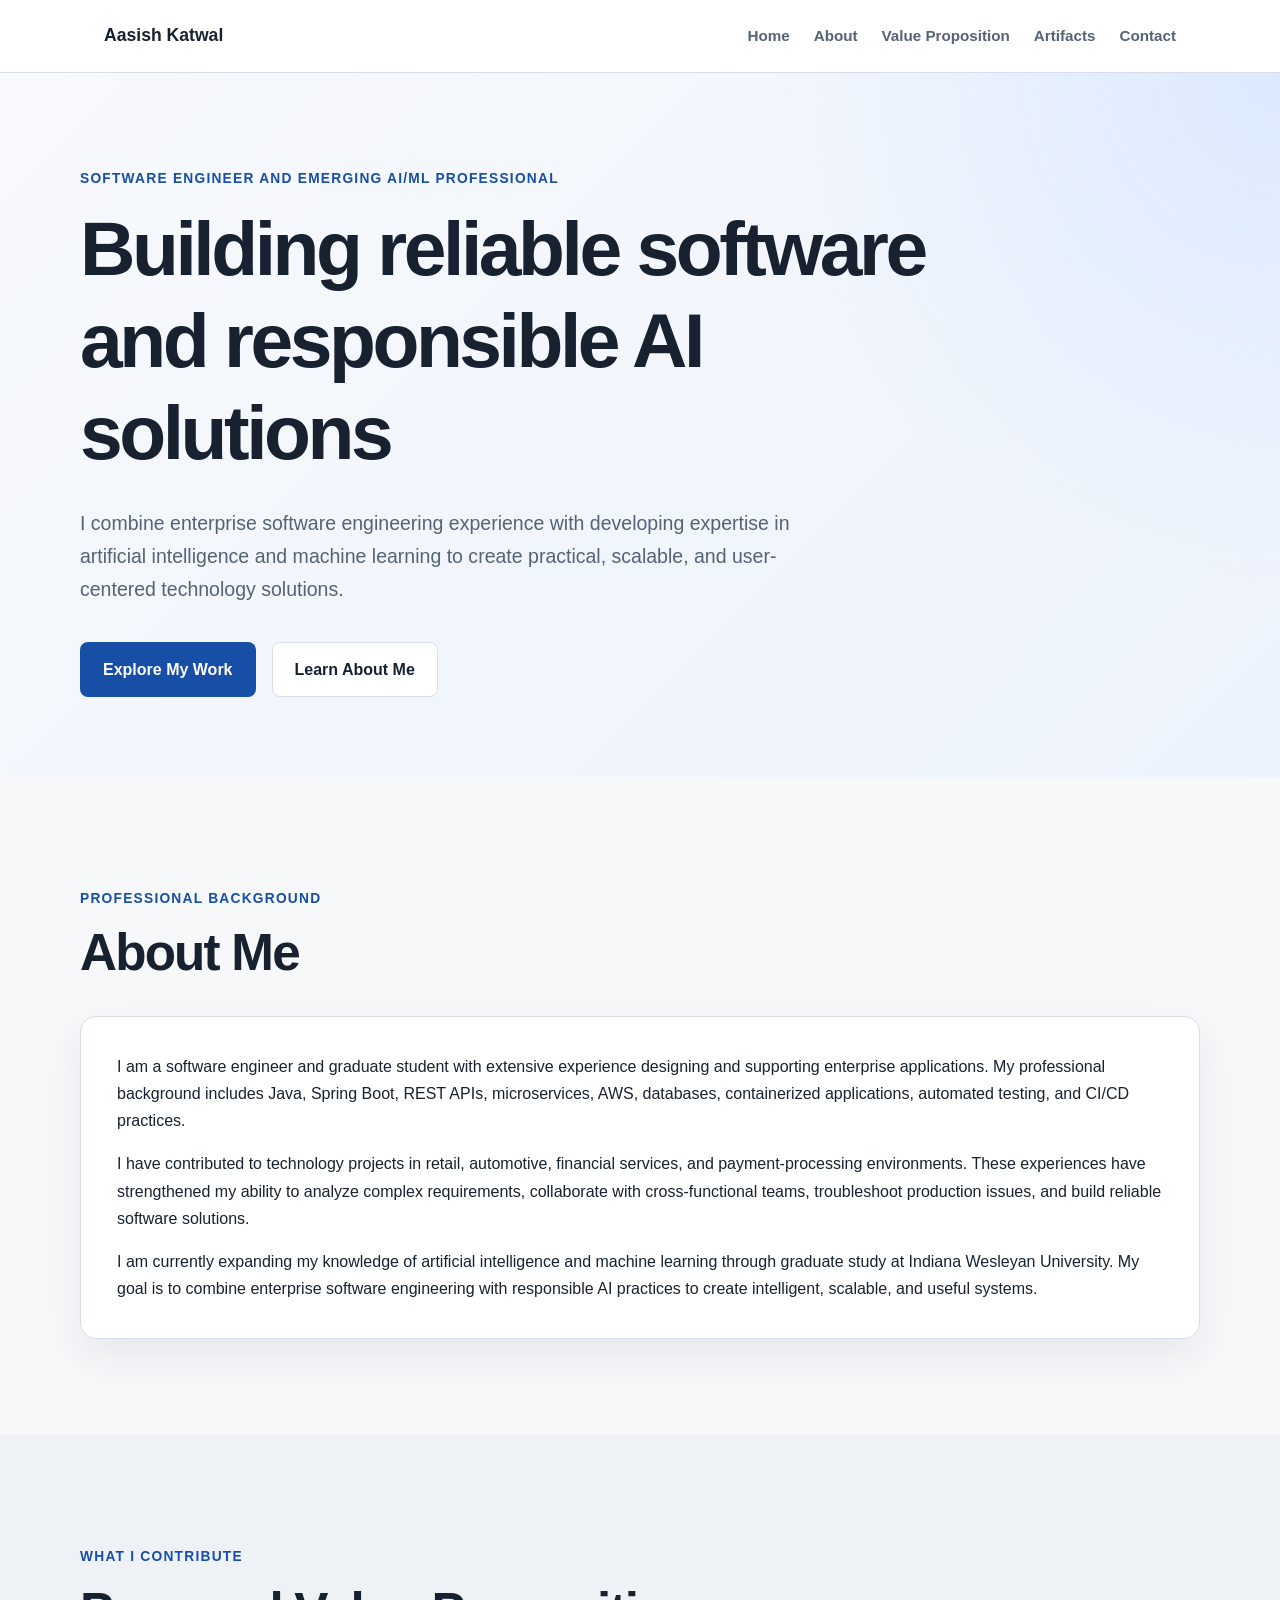
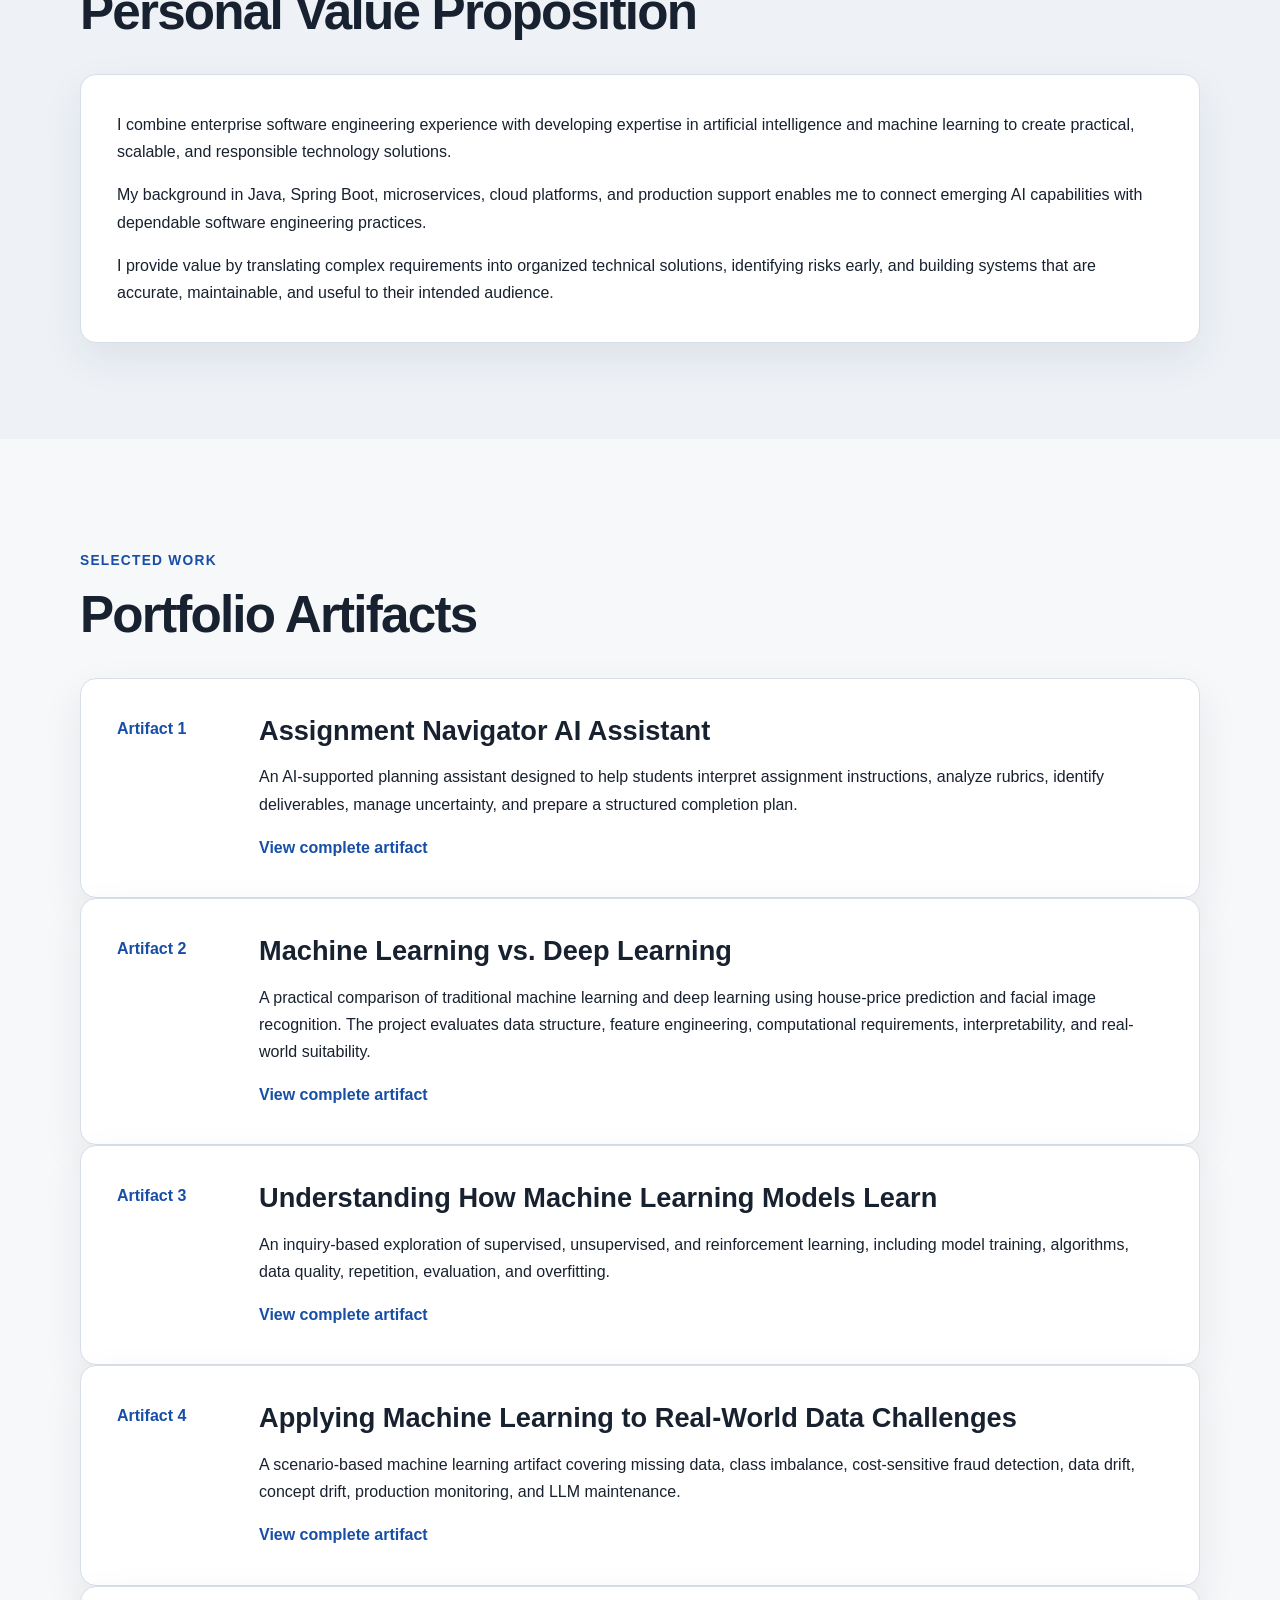
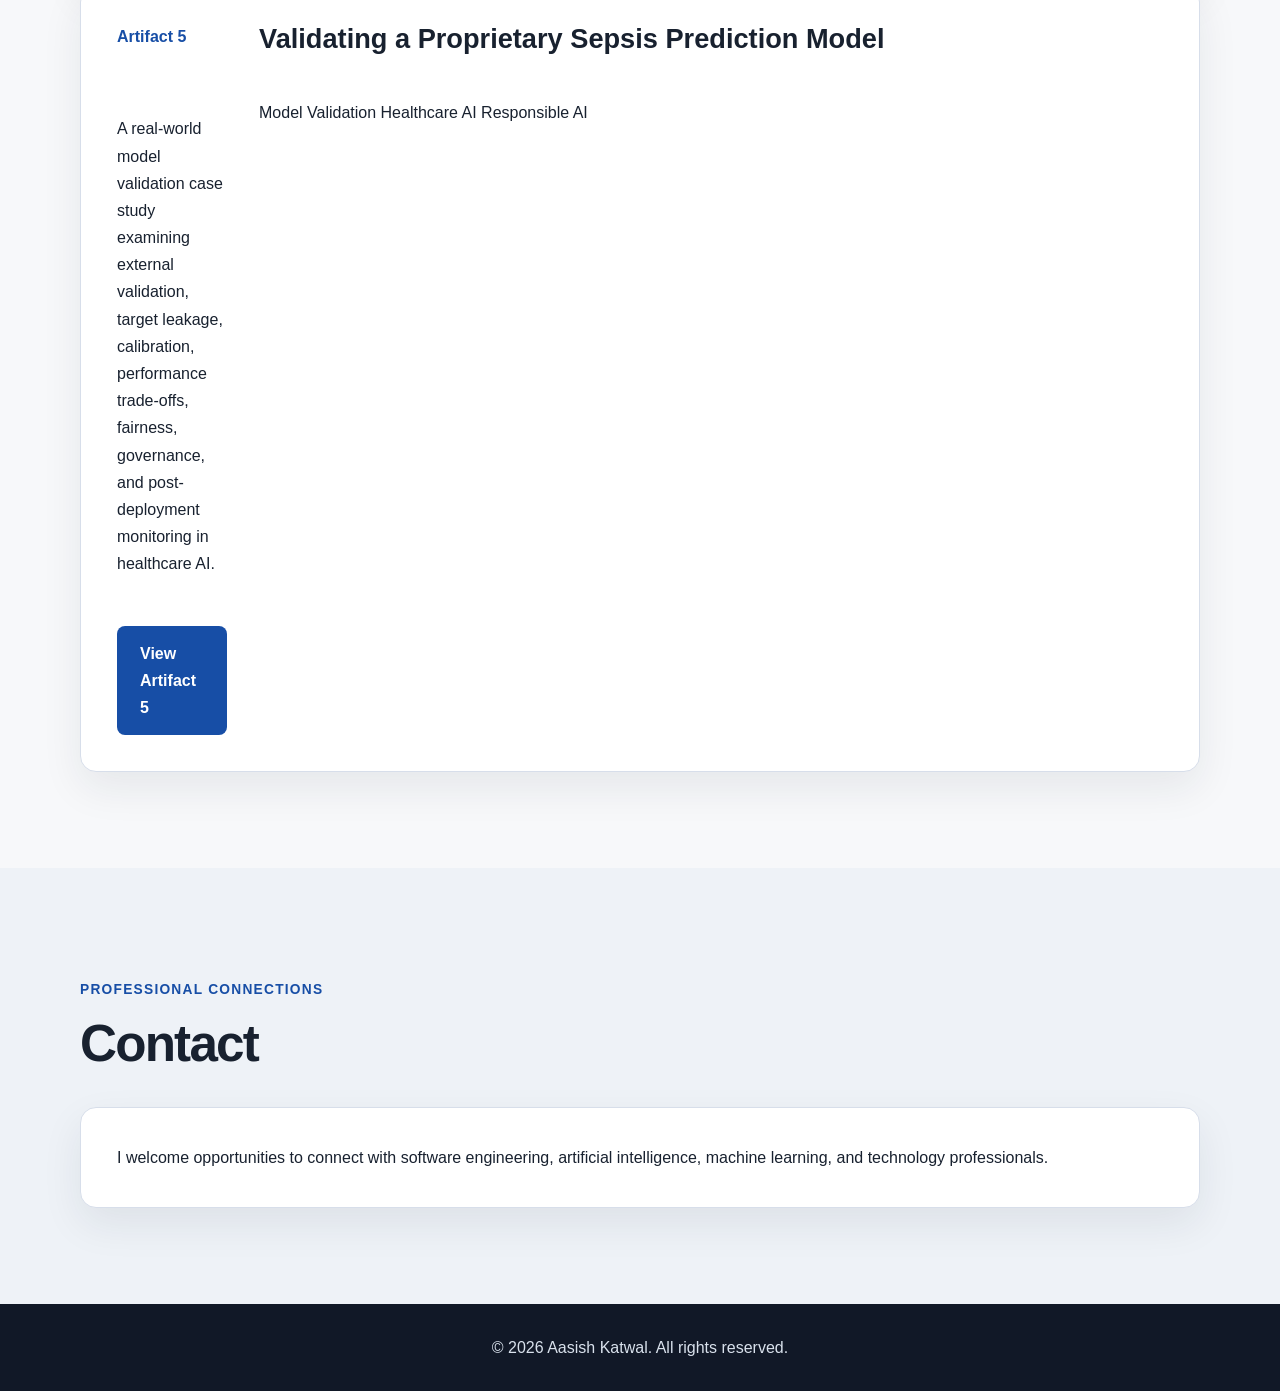
==== index.html @ 9ad09e31 "Add Artifact 5 to portfolio homepage" ====
<!DOCTYPE html>
<html lang="en">
<head>
    <meta charset="UTF-8">
    <meta name="viewport" content="width=device-width, initial-scale=1.0">

    <meta
        name="description"
        content="Professional AI, machine learning, and software engineering portfolio of Aasish Katwal."
    >

    <title>Aasish Katwal | AI and Software Engineering Portfolio</title>

    <link rel="stylesheet" href="styles.css">
</head>

<body>
    <header class="site-header">
        <nav class="navigation" aria-label="Main navigation">
            <a class="logo" href="#home">Aasish Katwal</a>

            <div class="nav-links">
                <a href="#home">Home</a>
                <a href="#about">About</a>
                <a href="#value">Value Proposition</a>
                <a href="#artifacts">Artifacts</a>
                <a href="#contact">Contact</a>
            </div>
        </nav>
    </header>

    <main>
        <section id="home" class="hero">
            <div class="hero-content">
                <p class="eyebrow">Software Engineer and Emerging AI/ML Professional</p>

                <h1>Building reliable software and responsible AI solutions</h1>

                <p class="hero-description">
                    I combine enterprise software engineering experience with
                    developing expertise in artificial intelligence and machine
                    learning to create practical, scalable, and user-centered
                    technology solutions.
                </p>

                <div class="hero-actions">
                    <a class="button primary-button" href="#artifacts">
                        Explore My Work
                    </a>

                    <a class="button secondary-button" href="#about">
                        Learn About Me
                    </a>
                </div>
            </div>
        </section>

        <section id="about" class="content-section">
            <div class="section-heading">
                <p class="eyebrow">Professional Background</p>
                <h2>About Me</h2>
            </div>

            <div class="content-card">
                <p>
                    I am a software engineer and graduate student with extensive
                    experience designing and supporting enterprise applications.
                    My professional background includes Java, Spring Boot, REST
                    APIs, microservices, AWS, databases, containerized applications,
                    automated testing, and CI/CD practices.
                </p>

                <p>
                    I have contributed to technology projects in retail,
                    automotive, financial services, and payment-processing
                    environments. These experiences have strengthened my ability
                    to analyze complex requirements, collaborate with
                    cross-functional teams, troubleshoot production issues, and
                    build reliable software solutions.
                </p>

                <p>
                    I am currently expanding my knowledge of artificial
                    intelligence and machine learning through graduate study at
                    Indiana Wesleyan University. My goal is to combine enterprise
                    software engineering with responsible AI practices to create
                    intelligent, scalable, and useful systems.
                </p>
            </div>
        </section>

        <section id="value" class="content-section alternate-section">
            <div class="section-heading">
                <p class="eyebrow">What I Contribute</p>
                <h2>Personal Value Proposition</h2>
            </div>

            <div class="content-card">
                <p>
                    I combine enterprise software engineering experience with
                    developing expertise in artificial intelligence and machine
                    learning to create practical, scalable, and responsible
                    technology solutions.
                </p>

                <p>
                    My background in Java, Spring Boot, microservices, cloud
                    platforms, and production support enables me to connect
                    emerging AI capabilities with dependable software engineering
                    practices.
                </p>

                <p>
                    I provide value by translating complex requirements into
                    organized technical solutions, identifying risks early, and
                    building systems that are accurate, maintainable, and useful
                    to their intended audience.
                </p>
            </div>
        </section>

        <section id="artifacts" class="content-section">
            <div class="section-heading">
                <p class="eyebrow">Selected Work</p>
                <h2>Portfolio Artifacts</h2>
            </div>

            <article class="artifact-card">
                <div class="artifact-number">Artifact 1</div>

                <div>
                    <h3>Assignment Navigator AI Assistant</h3>

                    <p>
                        An AI-supported planning assistant designed to help
                        students interpret assignment instructions, analyze
                        rubrics, identify deliverables, manage uncertainty, and
                        prepare a structured completion plan.
                    </p>

                    <a class="text-link" href="artifact-1.html">
                        View complete artifact
                    </a>
                </div>
            </article>

            <article class="artifact-card">
                <div class="artifact-number">Artifact 2</div>
            
                <div>
                    <h3>Machine Learning vs. Deep Learning</h3>
            
                    <p>
                        A practical comparison of traditional machine learning and
                        deep learning using house-price prediction and facial image
                        recognition. The project evaluates data structure, feature
                        engineering, computational requirements, interpretability,
                        and real-world suitability.
                    </p>
            
                    <a class="text-link" href="artifact-2.html">
                        View complete artifact
                    </a>
                </div>
            </article>

            <article class="artifact-card">
                <div class="artifact-number">Artifact 3</div>
    
                <div>
                    <h3>Understanding How Machine Learning Models Learn</h3>
            
                    <p>
                        An inquiry-based exploration of supervised, unsupervised,
                        and reinforcement learning, including model training,
                        algorithms, data quality, repetition, evaluation, and
                        overfitting.
                    </p>
            
                    <a class="text-link" href="artifact-3.html">
                        View complete artifact
                    </a>
                </div>
            </article>
            
            <article class="artifact-card">
                <div class="artifact-number">Artifact 4</div>
                <div>
                    <h3>Applying Machine Learning to Real-World Data Challenges</h3>
                    <p>
                        A scenario-based machine learning artifact covering missing data,
                        class imbalance, cost-sensitive fraud detection, data drift,
                        concept drift, production monitoring, and LLM maintenance.
                    </p>  
                    <a class="text-link" href="artifact-4.html">
                            View complete artifact
                    </a>
                </div>
            </article>

            <article class="artifact-card">
                <p class="artifact-number">Artifact 5</p>
            
                <h3>
                    Validating a Proprietary Sepsis Prediction Model
                </h3>
            
                <p>
                    A real-world model validation case study examining external validation,
                    target leakage, calibration, performance trade-offs, fairness,
                    governance, and post-deployment monitoring in healthcare AI.
                </p>
            
                <div class="artifact-card-tags">
                    <span>Model Validation</span>
                    <span>Healthcare AI</span>
                    <span>Responsible AI</span>
                </div>
            
                <a
                    class="button primary-button"
                    href="artifact-5.html"
                >
                    View Artifact 5
                </a>
            </article>
        </section>


        <section id="contact" class="content-section alternate-section">
            <div class="section-heading">
                <p class="eyebrow">Professional Connections</p>
                <h2>Contact</h2>
            </div>

            <div class="content-card">
                <p>
                    I welcome opportunities to connect with software engineering,
                    artificial intelligence, machine learning, and technology
                    professionals.
                </p>
            </div>
        </section>
    </main>

    <footer class="site-footer">
        <p>&copy; 2026 Aasish Katwal. All rights reserved.</p>
    </footer>
</body>
</html>
---- styles.css ----
:root {
    --background: #f7f8fa;
    --surface: #ffffff;
    --alternate: #eef2f7;
    --text: #18212f;
    --muted: #566276;
    --primary: #174ea6;
    --primary-dark: #103a7c;
    --border: #d7deea;
    --maximum-width: 1120px;
    --shadow: 0 16px 40px rgba(24, 33, 47, 0.08);
}

* {
    box-sizing: border-box;
}

html {
    scroll-behavior: smooth;
}

body {
    margin: 0;
    background: var(--background);
    color: var(--text);
    font-family:
        Inter,
        -apple-system,
        BlinkMacSystemFont,
        "Segoe UI",
        sans-serif;
    line-height: 1.7;
}

a {
    color: inherit;
}

.site-header {
    position: sticky;
    top: 0;
    z-index: 100;
    background: rgba(255, 255, 255, 0.96);
    border-bottom: 1px solid var(--border);
}

.navigation {
    display: flex;
    align-items: center;
    justify-content: space-between;
    max-width: var(--maximum-width);
    min-height: 72px;
    margin: 0 auto;
    padding: 0 24px;
}

.logo {
    font-size: 1.1rem;
    font-weight: 750;
    text-decoration: none;
}

.nav-links {
    display: flex;
    gap: 24px;
}

.nav-links a {
    color: var(--muted);
    font-size: 0.95rem;
    font-weight: 600;
    text-decoration: none;
}

.nav-links a:hover,
.nav-links a:focus {
    color: var(--primary);
}

.hero {
    display: grid;
    align-items: center;
    min-height: 650px;
    padding: 80px 24px;
    background:
        radial-gradient(circle at top right, #dce9ff, transparent 35%),
        linear-gradient(135deg, #f7f9fc, #edf3fc);
}

.hero-content {
    width: 100%;
    max-width: var(--maximum-width);
    margin: 0 auto;
}

.eyebrow {
    margin-bottom: 12px;
    color: var(--primary);
    font-size: 0.86rem;
    font-weight: 750;
    letter-spacing: 0.09em;
    text-transform: uppercase;
}

h1,
h2,
h3 {
    line-height: 1.2;
}

h1 {
    max-width: 850px;
    margin: 0;
    font-size: clamp(2.7rem, 6vw, 5.2rem);
    letter-spacing: -0.045em;
}

.hero-description {
    max-width: 760px;
    margin: 28px 0 0;
    color: var(--muted);
    font-size: 1.22rem;
}

.hero-actions {
    display: flex;
    flex-wrap: wrap;
    gap: 16px;
    margin-top: 36px;
}

.button {
    display: inline-block;
    padding: 13px 22px;
    border: 1px solid transparent;
    border-radius: 8px;
    font-weight: 700;
    text-decoration: none;
}

.primary-button {
    background: var(--primary);
    color: #ffffff;
}

.primary-button:hover,
.primary-button:focus {
    background: var(--primary-dark);
}

.secondary-button {
    background: var(--surface);
    border-color: var(--border);
}

.content-section {
    padding: 96px 24px;
}

.alternate-section {
    background: var(--alternate);
}

.section-heading,
.content-card,
.artifact-card {
    max-width: var(--maximum-width);
    margin-right: auto;
    margin-left: auto;
}

.section-heading {
    margin-bottom: 32px;
}

.section-heading h2 {
    margin: 0;
    font-size: clamp(2rem, 4vw, 3.25rem);
    letter-spacing: -0.035em;
}

.content-card,
.artifact-card {
    padding: 36px;
    background: var(--surface);
    border: 1px solid var(--border);
    border-radius: 16px;
    box-shadow: var(--shadow);
}

.content-card p:first-child,
.artifact-card p:first-child {
    margin-top: 0;
}

.content-card p:last-child,
.artifact-card p:last-child {
    margin-bottom: 0;
}

.artifact-card {
    display: grid;
    grid-template-columns: 110px 1fr;
    gap: 32px;
}

.artifact-number {
    color: var(--primary);
    font-weight: 750;
}

.artifact-card h3 {
    margin-top: 0;
    margin-bottom: 12px;
    font-size: 1.7rem;
}

.text-link {
    color: var(--primary);
    font-weight: 750;
    text-decoration: none;
}

.text-link:hover,
.text-link:focus {
    text-decoration: underline;
}

.site-footer {
    padding: 30px 24px;
    background: #111827;
    color: #d9e1ec;
    text-align: center;
}

.site-footer p {
    margin: 0;
}

@media (max-width: 760px) {
    .navigation {
        align-items: flex-start;
        flex-direction: column;
        gap: 14px;
        padding-top: 16px;
        padding-bottom: 16px;
    }

    .nav-links {
        flex-wrap: wrap;
        gap: 12px 18px;
    }

    .hero {
        min-height: auto;
        padding-top: 100px;
        padding-bottom: 100px;
    }

    .content-section {
        padding-top: 72px;
        padding-bottom: 72px;
    }

    .content-card,
    .artifact-card {
        padding: 26px;
    }

    .artifact-card {
        grid-template-columns: 1fr;
        gap: 10px;
    }
}
.artifact-hero {
    padding: 110px 24px 85px;
    background:
        radial-gradient(circle at top right, #dce9ff, transparent 35%),
        linear-gradient(135deg, #f7f9fc, #edf3fc);
}

.artifact-page-container {
    width: 100%;
    max-width: var(--maximum-width);
    margin-right: auto;
    margin-left: auto;
}

.artifact-hero h1 {
    max-width: 900px;
    margin: 0;
    font-size: clamp(2.8rem, 6vw, 5rem);
    letter-spacing: -0.045em;
}

.artifact-lead {
    max-width: 820px;
    margin-top: 26px;
    color: var(--muted);
    font-size: 1.2rem;
}

.artifact-tags {
    display: flex;
    flex-wrap: wrap;
    gap: 10px;
    margin-top: 28px;
}

.artifact-tags span,
.technology-list span {
    display: inline-block;
    padding: 8px 13px;
    background: var(--surface);
    border: 1px solid var(--border);
    border-radius: 999px;
    color: var(--primary-dark);
    font-size: 0.9rem;
    font-weight: 700;
}

.artifact-content-section {
    padding: 80px 24px 110px;
}

.artifact-layout {
    display: grid;
    grid-template-columns: 230px minmax(0, 1fr);
    gap: 60px;
    align-items: start;
}

.artifact-sidebar {
    position: sticky;
    top: 100px;
}

.artifact-sidebar nav {
    display: flex;
    flex-direction: column;
    gap: 8px;
    padding: 22px;
    background: var(--surface);
    border: 1px solid var(--border);
    border-radius: 14px;
}

.sidebar-title {
    margin: 0 0 8px;
    font-weight: 800;
}

.artifact-sidebar a {
    color: var(--muted);
    font-size: 0.93rem;
    font-weight: 600;
    text-decoration: none;
}

.artifact-sidebar a:hover,
.artifact-sidebar a:focus {
    color: var(--primary);
}

.artifact-main {
    min-width: 0;
}

.artifact-section {
    padding: 0 0 72px;
    scroll-margin-top: 110px;
}

.artifact-section + .artifact-section {
    padding-top: 72px;
    border-top: 1px solid var(--border);
}

.section-label {
    margin: 0 0 8px;
    color: var(--primary);
    font-size: 0.82rem;
    font-weight: 800;
    letter-spacing: 0.09em;
    text-transform: uppercase;
}

.artifact-section h2 {
    margin: 0 0 24px;
    font-size: clamp(1.9rem, 4vw, 2.8rem);
    letter-spacing: -0.035em;
}

.artifact-section p {
    color: var(--muted);
}

.feature-grid,
.principle-grid,
.evidence-grid {
    display: grid;
    grid-template-columns: repeat(2, minmax(0, 1fr));
    gap: 18px;
    margin-top: 34px;
}

.feature-card,
.principle-card,
.value-box {
    padding: 24px;
    background: var(--surface);
    border: 1px solid var(--border);
    border-radius: 14px;
}

.feature-card h3,
.principle-card h3,
.value-box h3 {
    margin-top: 0;
    margin-bottom: 10px;
}

.feature-card p,
.principle-card p,
.value-box p {
    margin-bottom: 0;
}

.process-list {
    display: grid;
    gap: 18px;
    margin-top: 32px;
}

.process-item {
    display: grid;
    grid-template-columns: 52px minmax(0, 1fr);
    gap: 18px;
    padding: 24px;
    background: var(--surface);
    border: 1px solid var(--border);
    border-radius: 14px;
}

.process-number {
    display: flex;
    align-items: center;
    justify-content: center;
    width: 44px;
    height: 44px;
    background: var(--primary);
    border-radius: 50%;
    color: #ffffff;
    font-weight: 800;
}

.process-item h3 {
    margin: 0 0 8px;
}

.process-item p {
    margin: 0;
}

.technology-list {
    display: flex;
    flex-wrap: wrap;
    gap: 12px;
}

.table-wrapper {
    overflow-x: auto;
    margin-top: 30px;
}

.testing-table {
    width: 100%;
    border-collapse: collapse;
    background: var(--surface);
}

.testing-table th,
.testing-table td {
    padding: 16px;
    border: 1px solid var(--border);
    text-align: left;
    vertical-align: top;
}

.testing-table th {
    background: var(--alternate);
    color: var(--text);
}

.subsection-heading {
    margin-top: 40px;
}

.artifact-list {
    color: var(--muted);
}

.artifact-list li {
    margin-bottom: 10px;
}

.value-box + .value-box {
    margin-top: 18px;
}

.evidence-placeholder {
    margin: 0;
    padding: 16px;
    background: var(--surface);
    border: 1px solid var(--border);
    border-radius: 14px;
}

.placeholder-box {
    display: flex;
    align-items: center;
    justify-content: center;
    min-height: 210px;
    padding: 20px;
    background: var(--alternate);
    border: 2px dashed #b7c2d2;
    border-radius: 10px;
    color: var(--muted);
    font-weight: 700;
    text-align: center;
}

.evidence-placeholder figcaption {
    padding: 14px 4px 2px;
    color: var(--muted);
    font-size: 0.92rem;
}

.artifact-navigation {
    display: flex;
    flex-wrap: wrap;
    justify-content: space-between;
    gap: 16px;
    padding-top: 40px;
    border-top: 1px solid var(--border);
}

@media (max-width: 900px) {
    .artifact-layout {
        grid-template-columns: 1fr;
    }

    .artifact-sidebar {
        position: static;
    }

    .artifact-sidebar nav {
        flex-direction: row;
        flex-wrap: wrap;
    }

    .sidebar-title {
        width: 100%;
    }
}

@media (max-width: 680px) {
    .artifact-hero {
        padding-top: 80px;
        padding-bottom: 65px;
    }

    .artifact-content-section {
        padding-top: 60px;
        padding-bottom: 80px;
    }

    .feature-grid,
    .principle-grid,
    .evidence-grid {
        grid-template-columns: 1fr;
    }

    .process-item {
        grid-template-columns: 1fr;
    }

    .artifact-navigation {
        flex-direction: column;
    }

    .artifact-navigation .button {
        text-align: center;
    }
}
.evidence-item {
    margin: 0;
    overflow: hidden;
    background: var(--surface);
    border: 1px solid var(--border);
    border-radius: 14px;
}

.evidence-item a {
    display: block;
    background: var(--alternate);
}

.evidence-item img {
    display: block;
    width: 100%;
    height: 260px;
    object-fit: contain;
    background: #ffffff;
    border-bottom: 1px solid var(--border);
}

.evidence-item img:hover {
    opacity: 0.92;
}

.evidence-item figcaption {
    padding: 16px;
    color: var(--muted);
    font-size: 0.92rem;
}

.documentation-card {
    display: flex;
    flex-direction: column;
    align-items: flex-start;
    justify-content: center;
    min-height: 320px;
    padding: 28px;
    background: var(--surface);
    border: 1px solid var(--border);
    border-radius: 14px;
}

.documentation-card h3 {
    margin: 4px 0 12px;
    font-size: 1.45rem;
}

.documentation-card p {
    margin-top: 0;
}

.documentation-label {
    color: var(--primary) !important;
    font-size: 0.8rem;
    font-weight: 800;
    letter-spacing: 0.08em;
    text-transform: uppercase;
}

.documentation-card .button {
    margin-top: 12px;
}

@media (max-width: 680px) {
    .evidence-item img {
        height: auto;
        min-height: 200px;
    }
}
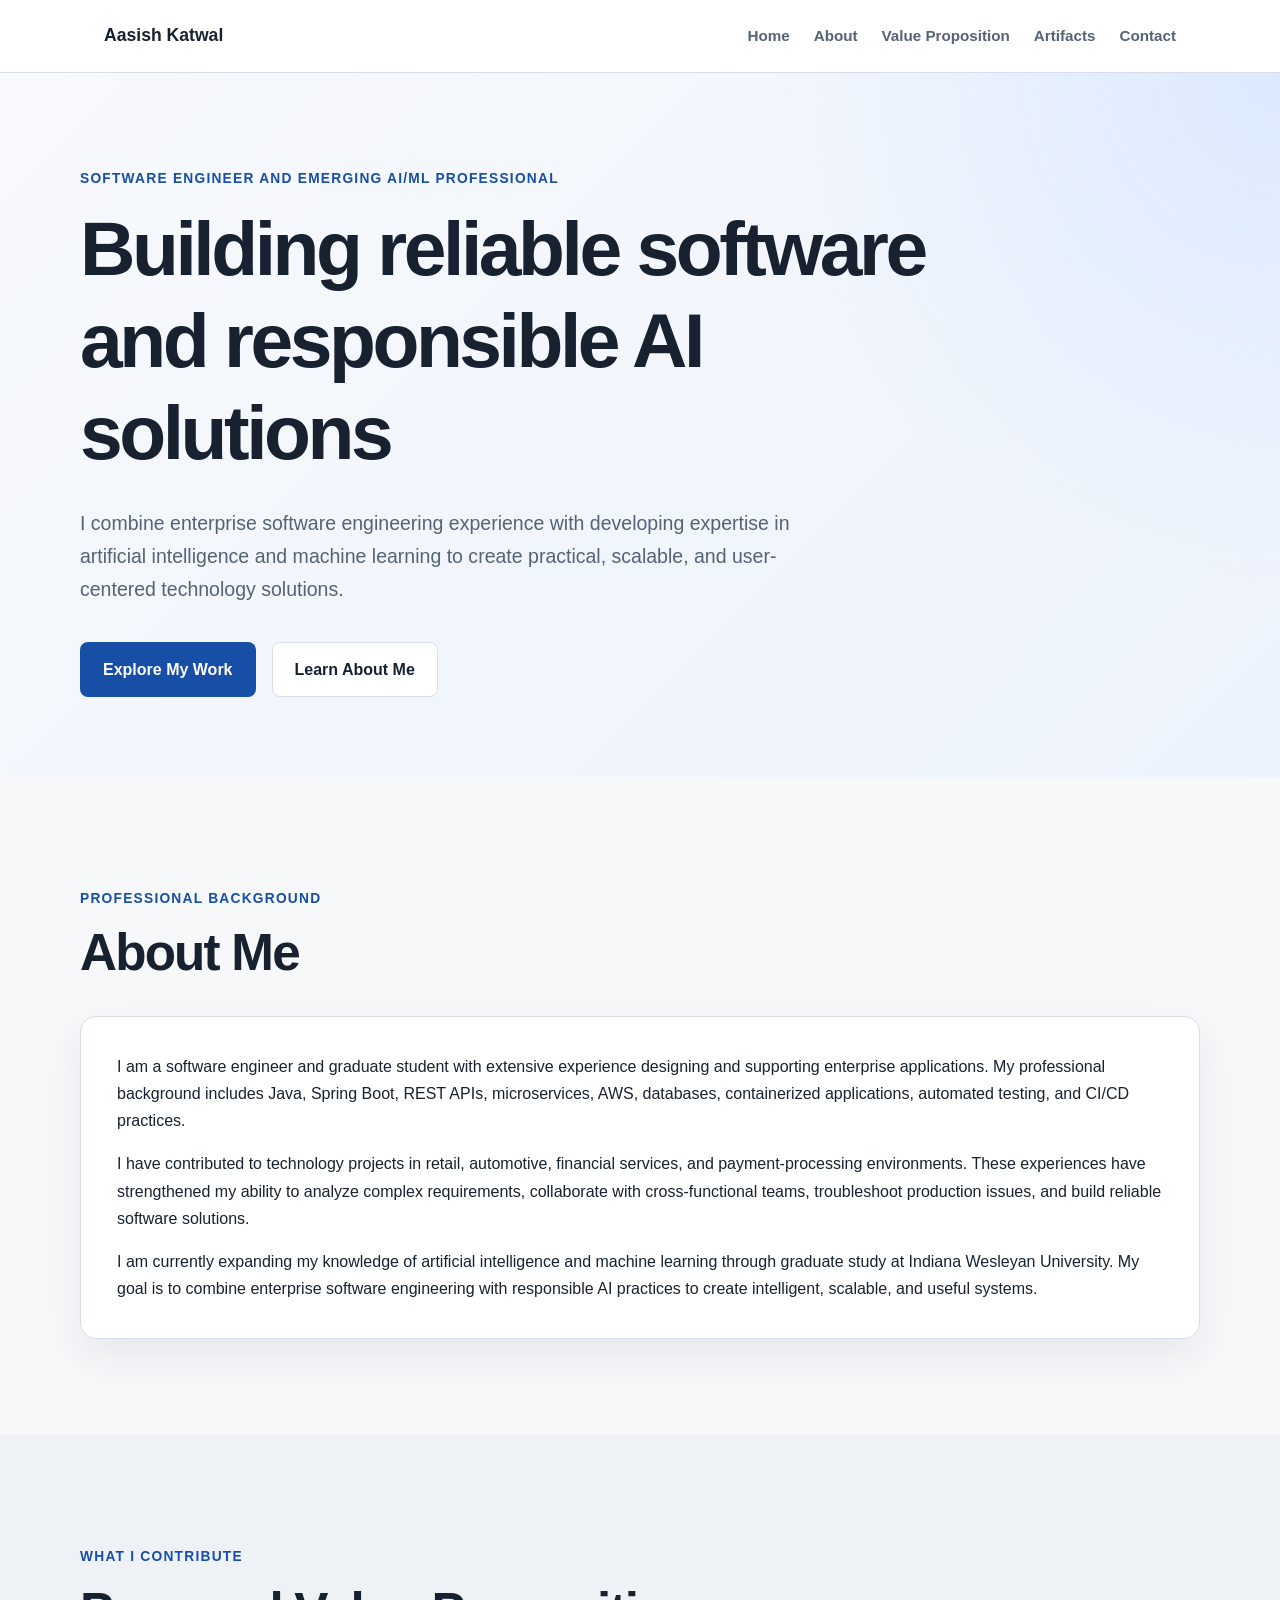
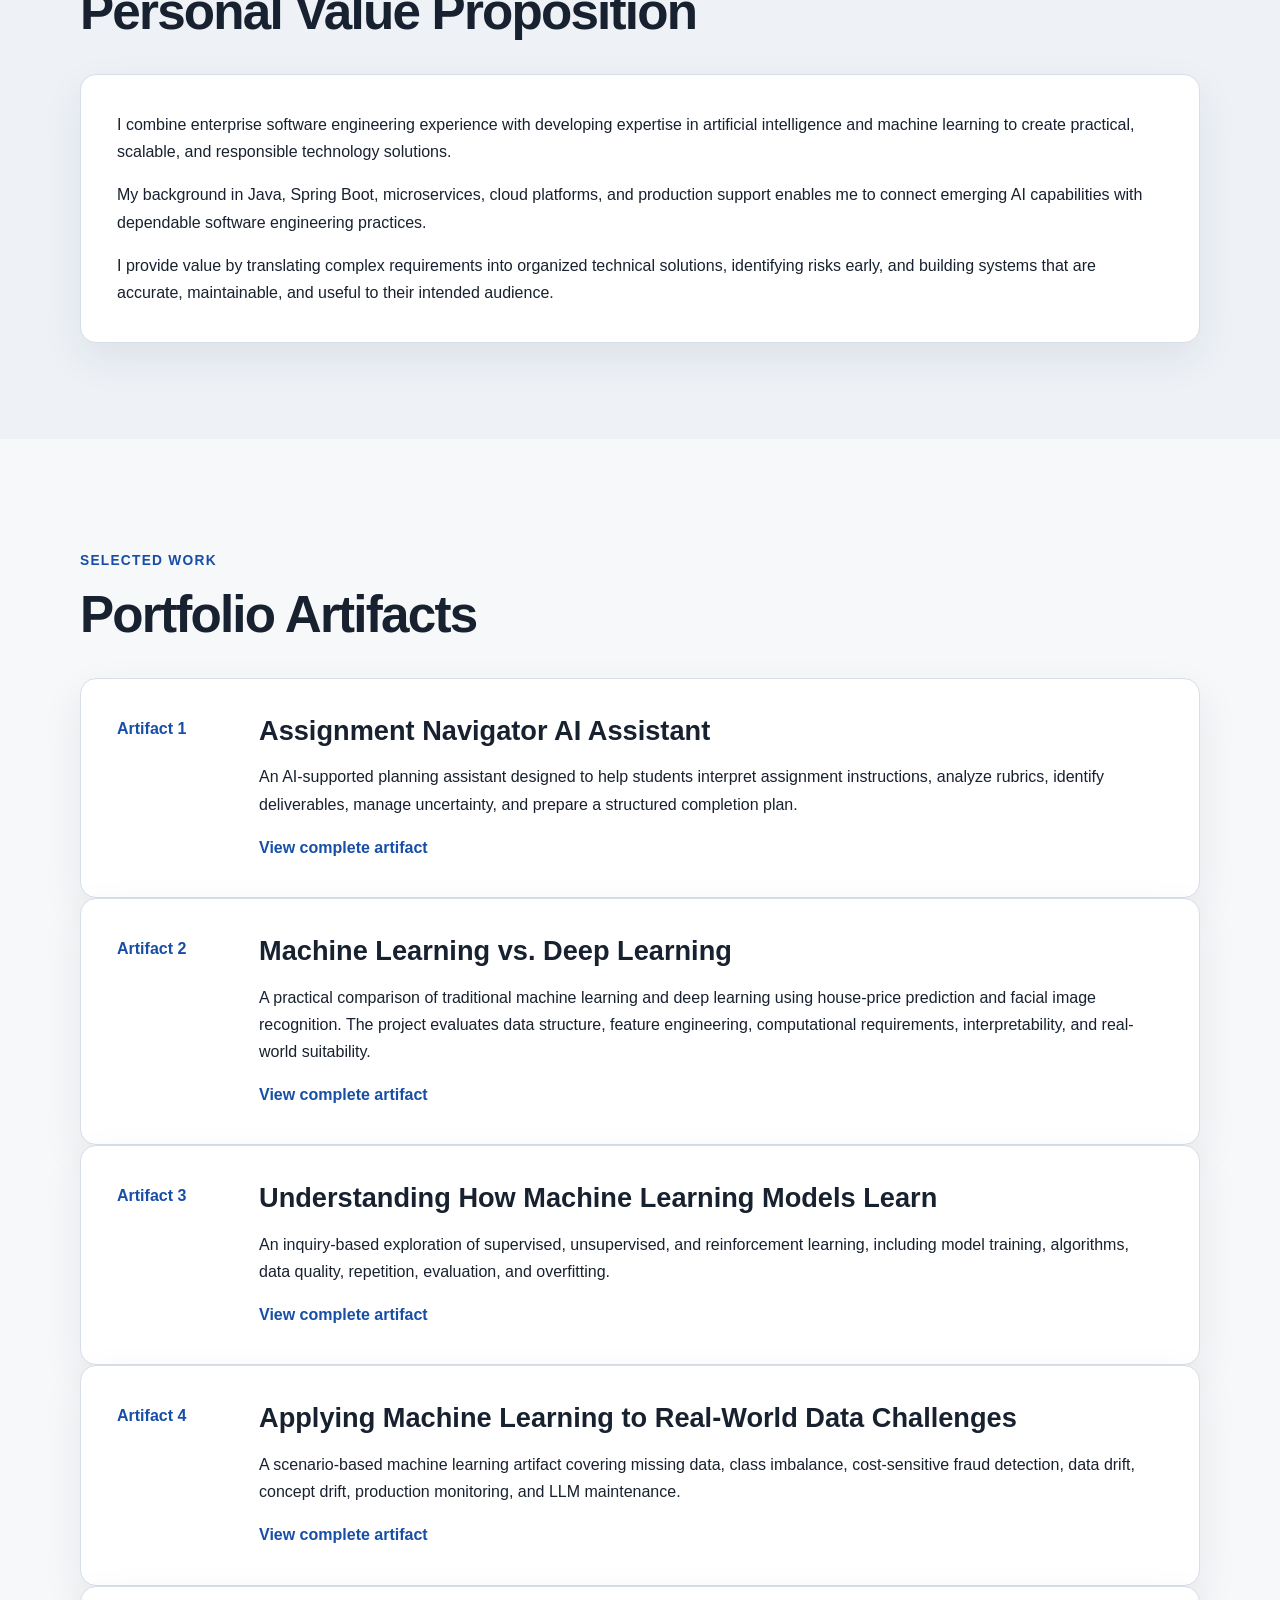
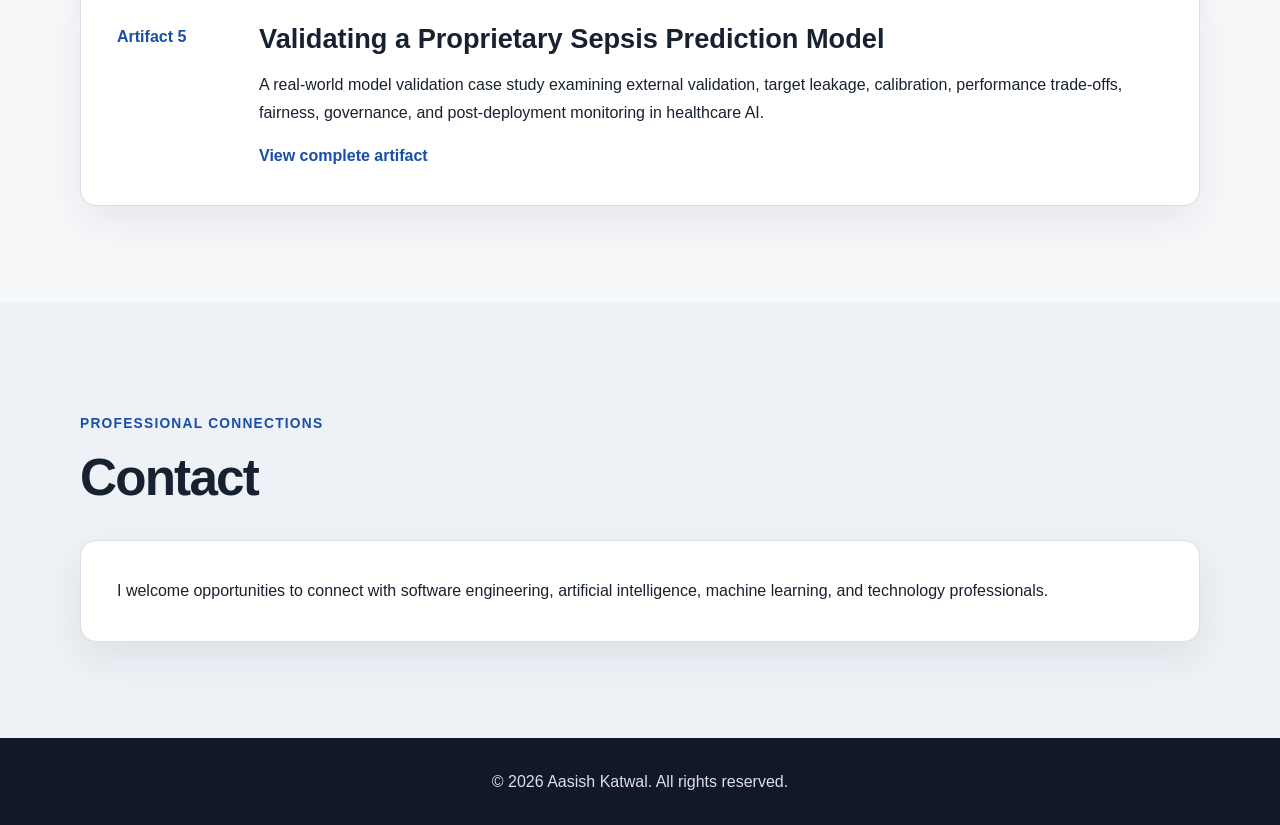
==== commit bbfbf4ba: "Update index.html" ====
--- a/index.html
+++ b/index.html
@@ -199,31 +199,20 @@
             </article>
 
             <article class="artifact-card">
-                <p class="artifact-number">Artifact 5</p>
-            
-                <h3>
-                    Validating a Proprietary Sepsis Prediction Model
-                </h3>
-            
-                <p>
-                    A real-world model validation case study examining external validation,
+                <div class="artifact-number">Artifact 5</div>
+                <div>
+                    <h3>Validating a Proprietary Sepsis Prediction Model</h3>
+                    <p>
+                        A real-world model validation case study examining external validation,
                     target leakage, calibration, performance trade-offs, fairness,
                     governance, and post-deployment monitoring in healthcare AI.
-                </p>
-            
-                <div class="artifact-card-tags">
-                    <span>Model Validation</span>
-                    <span>Healthcare AI</span>
-                    <span>Responsible AI</span>
-                </div>
-            
-                <a
-                    class="button primary-button"
-                    href="artifact-5.html"
-                >
-                    View Artifact 5
-                </a>
-            </article>
+                    </p>  
+                    <a class="text-link" href="artifact-5.html">
+                            View complete artifact
+                    </a>
+                </div>
+            </article>
+
         </section>
 
 
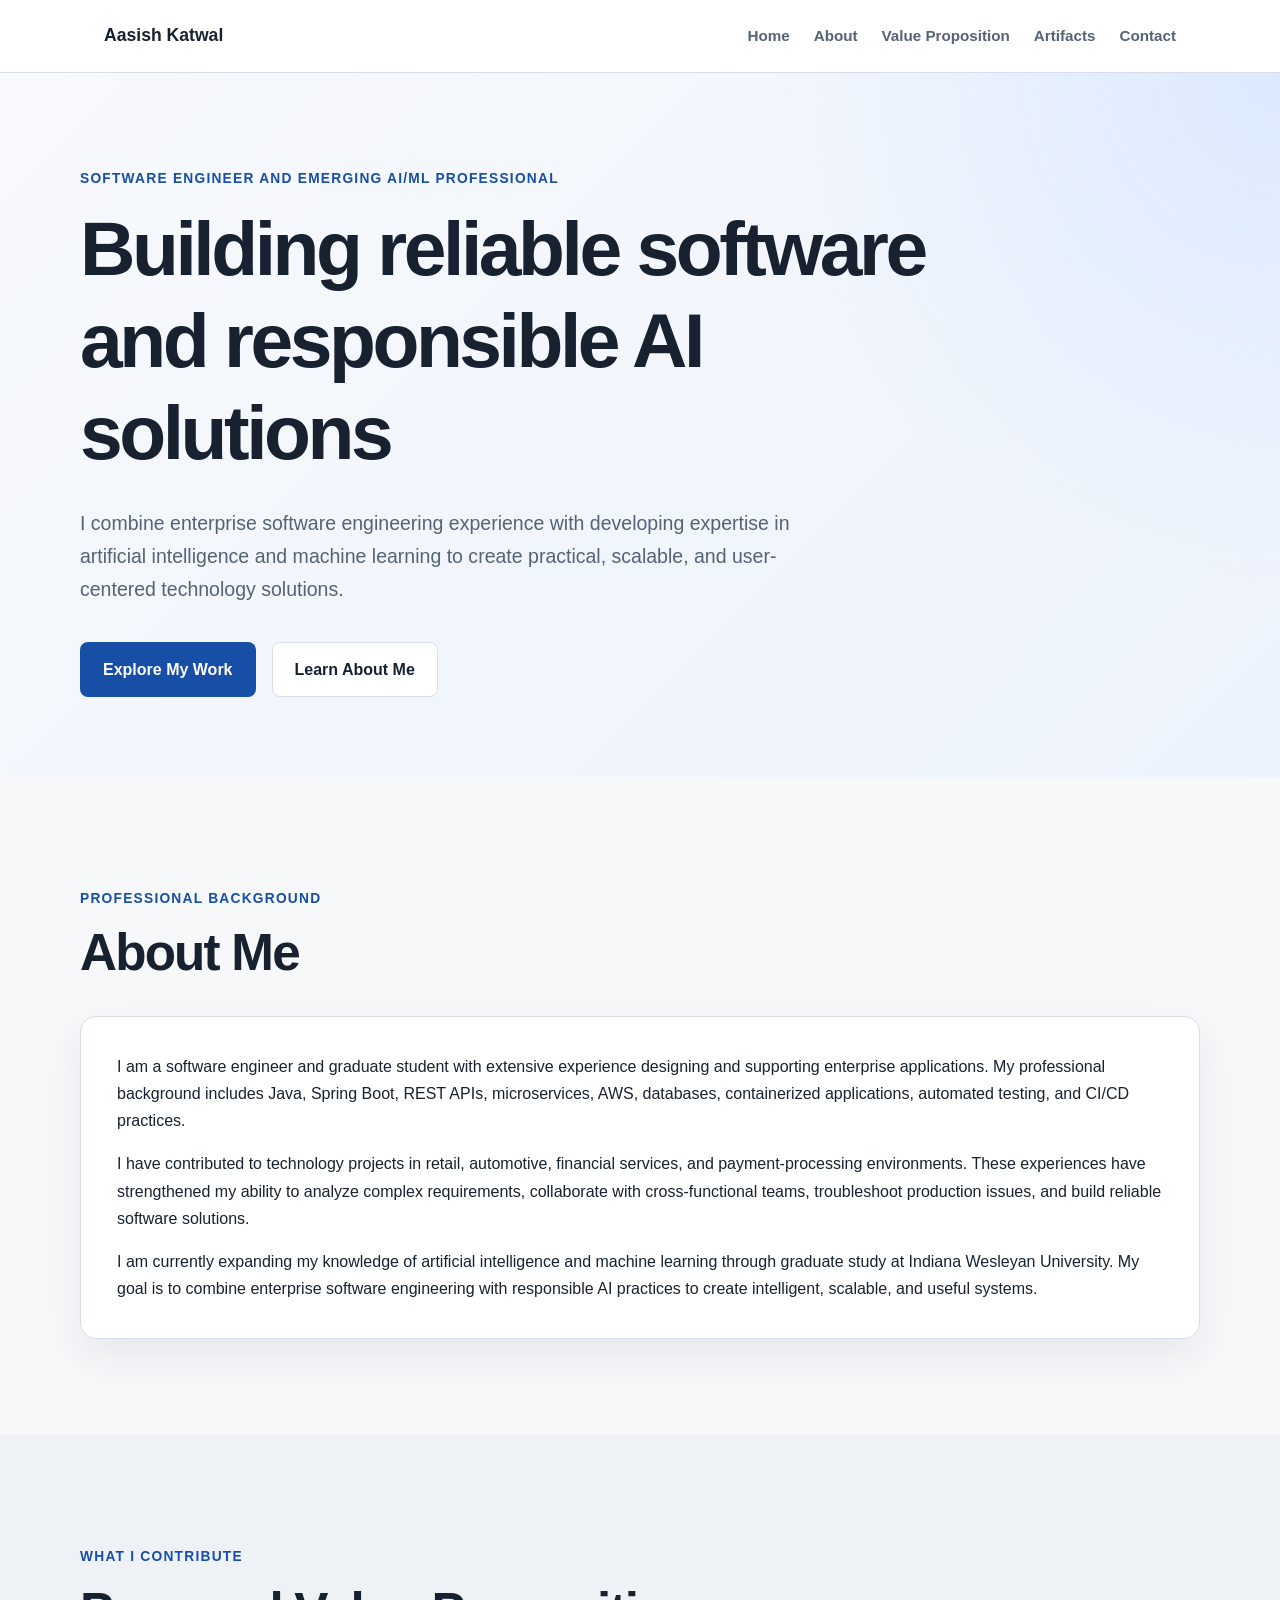
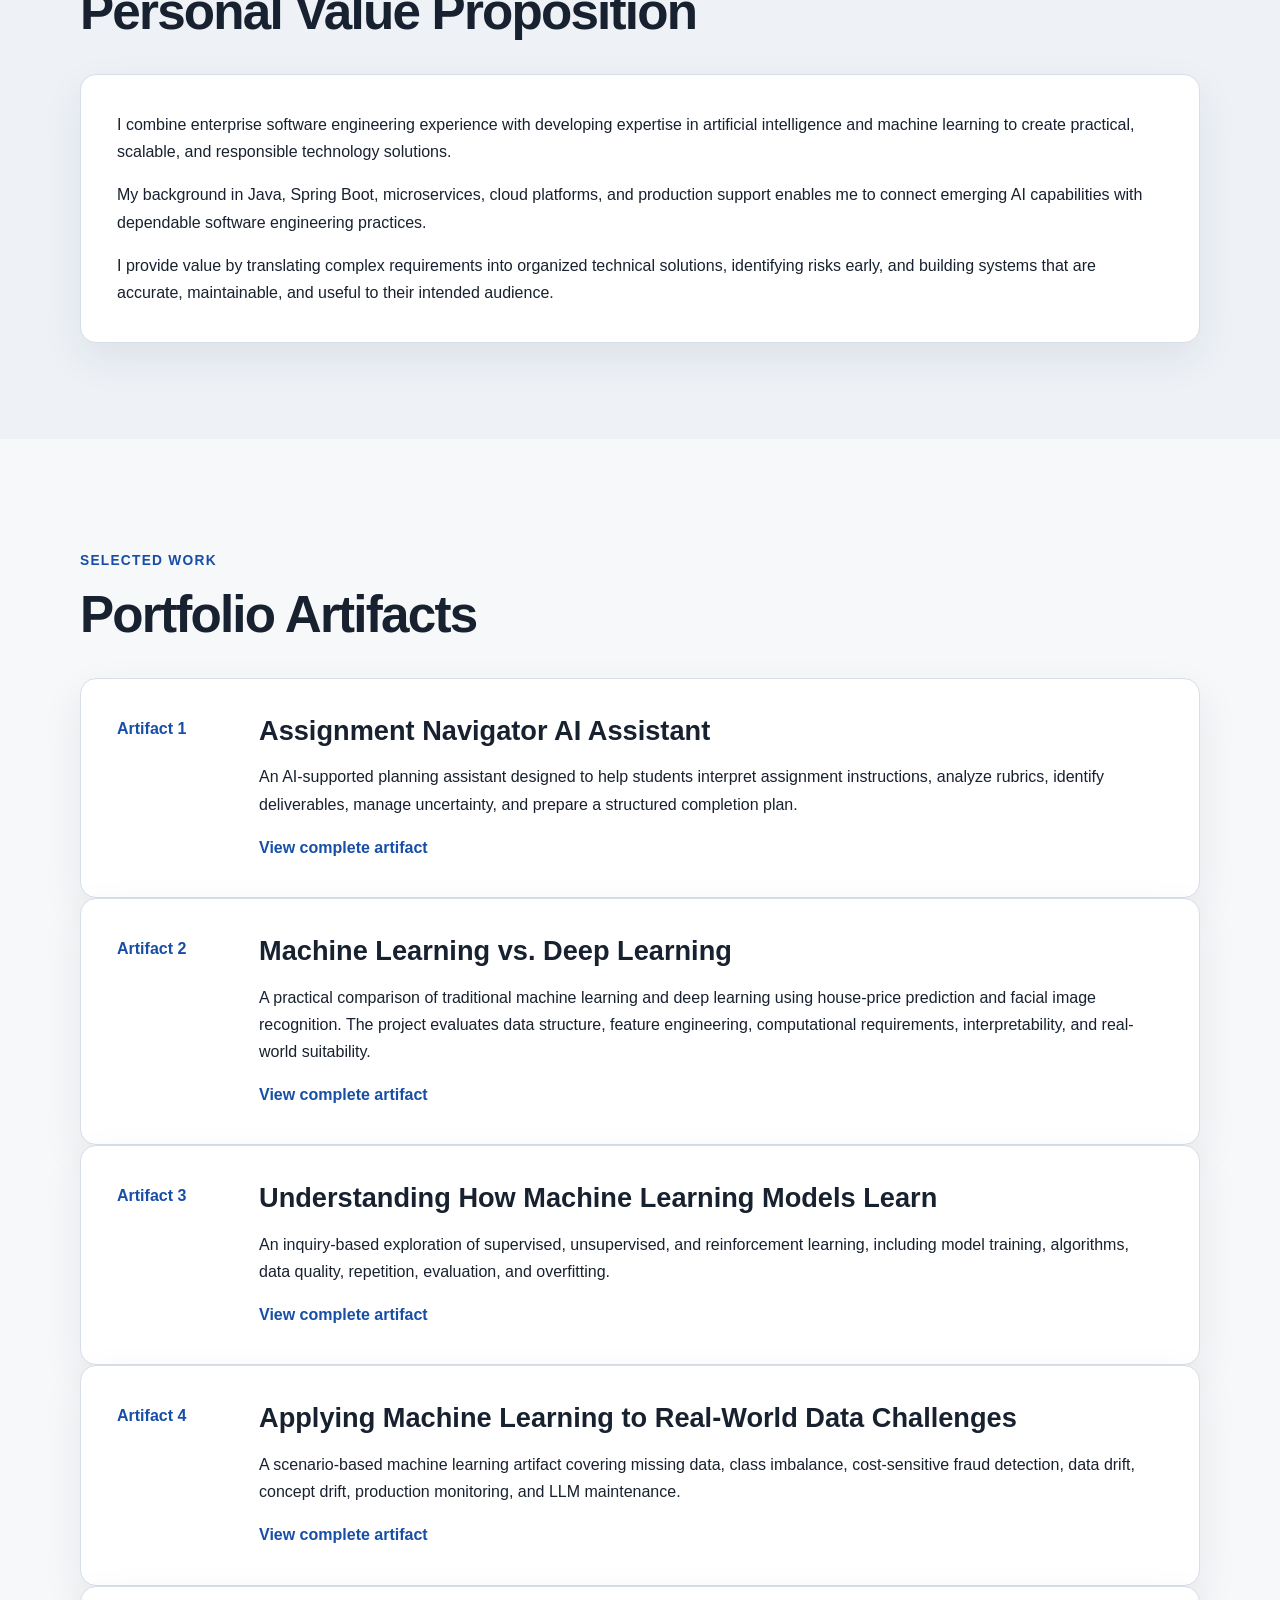
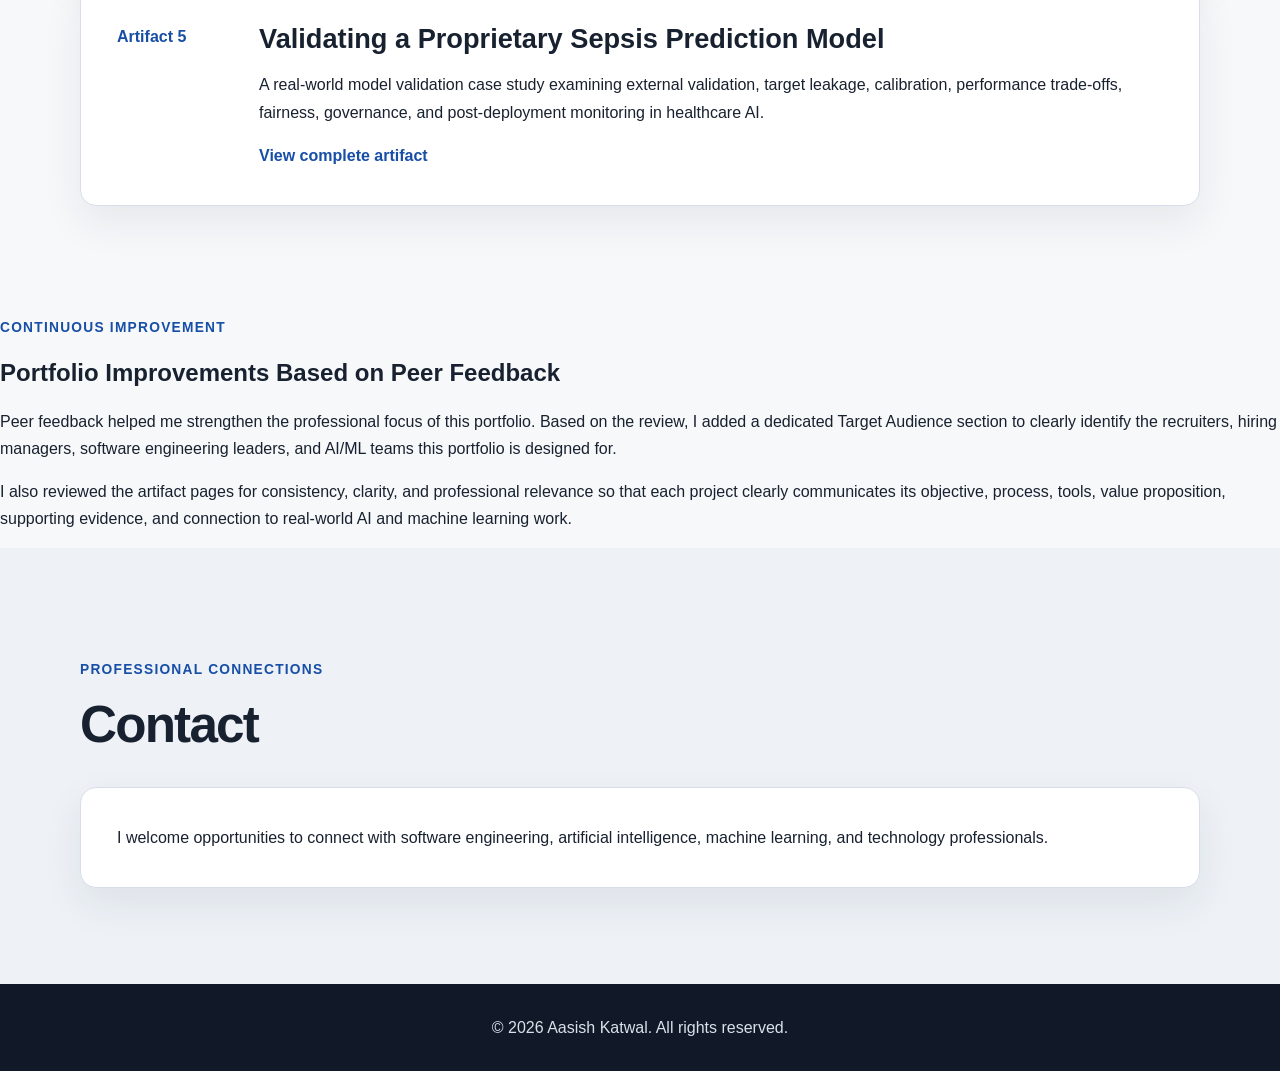
==== commit db4249ea: "Document peer feedback improvements" ====
--- a/index.html
+++ b/index.html
@@ -215,6 +215,26 @@
 
         </section>
 
+        <section id="portfolio-improvements" class="section">
+            <div class="section-header">
+                <p class="eyebrow">Continuous Improvement</p>
+                <h2>Portfolio Improvements Based on Peer Feedback</h2>
+            </div>
+        
+            <p>
+                Peer feedback helped me strengthen the professional focus of this
+                portfolio. Based on the review, I added a dedicated Target Audience
+                section to clearly identify the recruiters, hiring managers, software
+                engineering leaders, and AI/ML teams this portfolio is designed for.
+            </p>
+        
+            <p>
+                I also reviewed the artifact pages for consistency, clarity, and
+                professional relevance so that each project clearly communicates its
+                objective, process, tools, value proposition, supporting evidence, and
+                connection to real-world AI and machine learning work.
+            </p>
+        </section>
 
         <section id="contact" class="content-section alternate-section">
             <div class="section-heading">
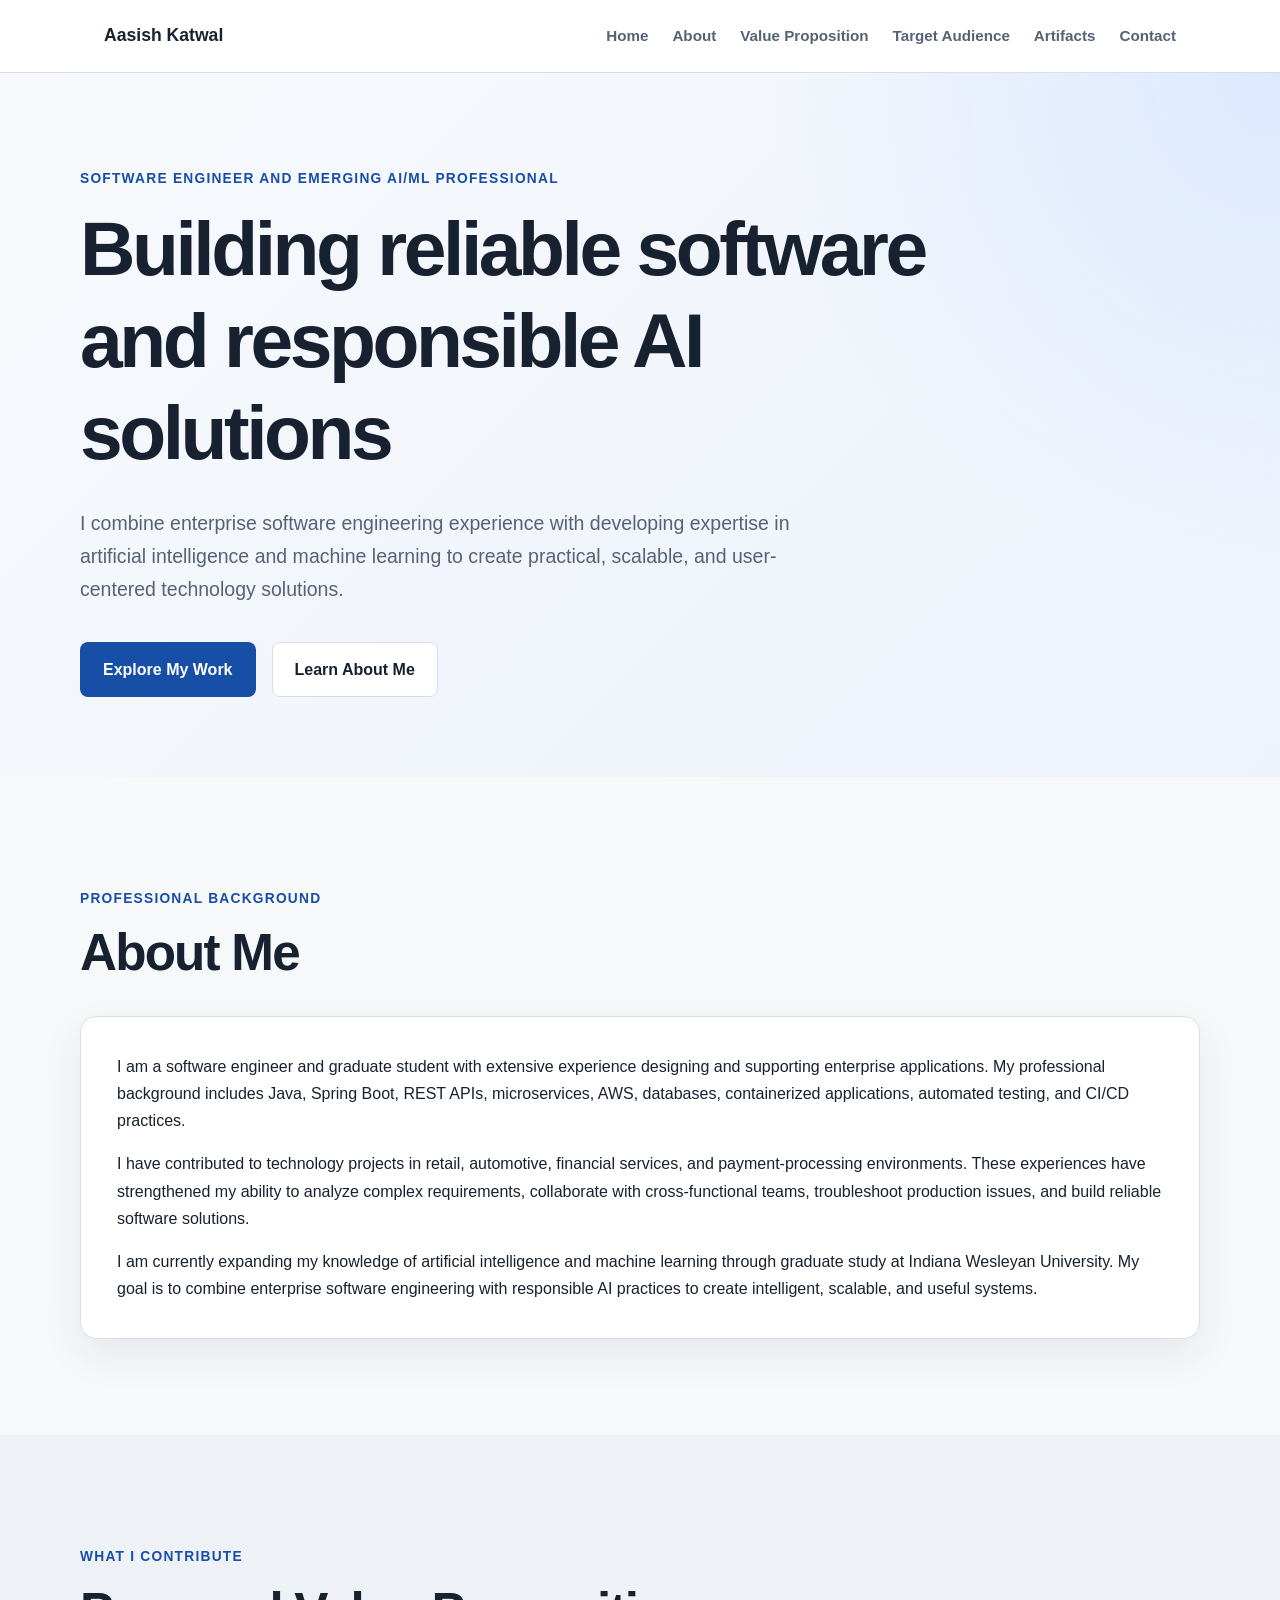
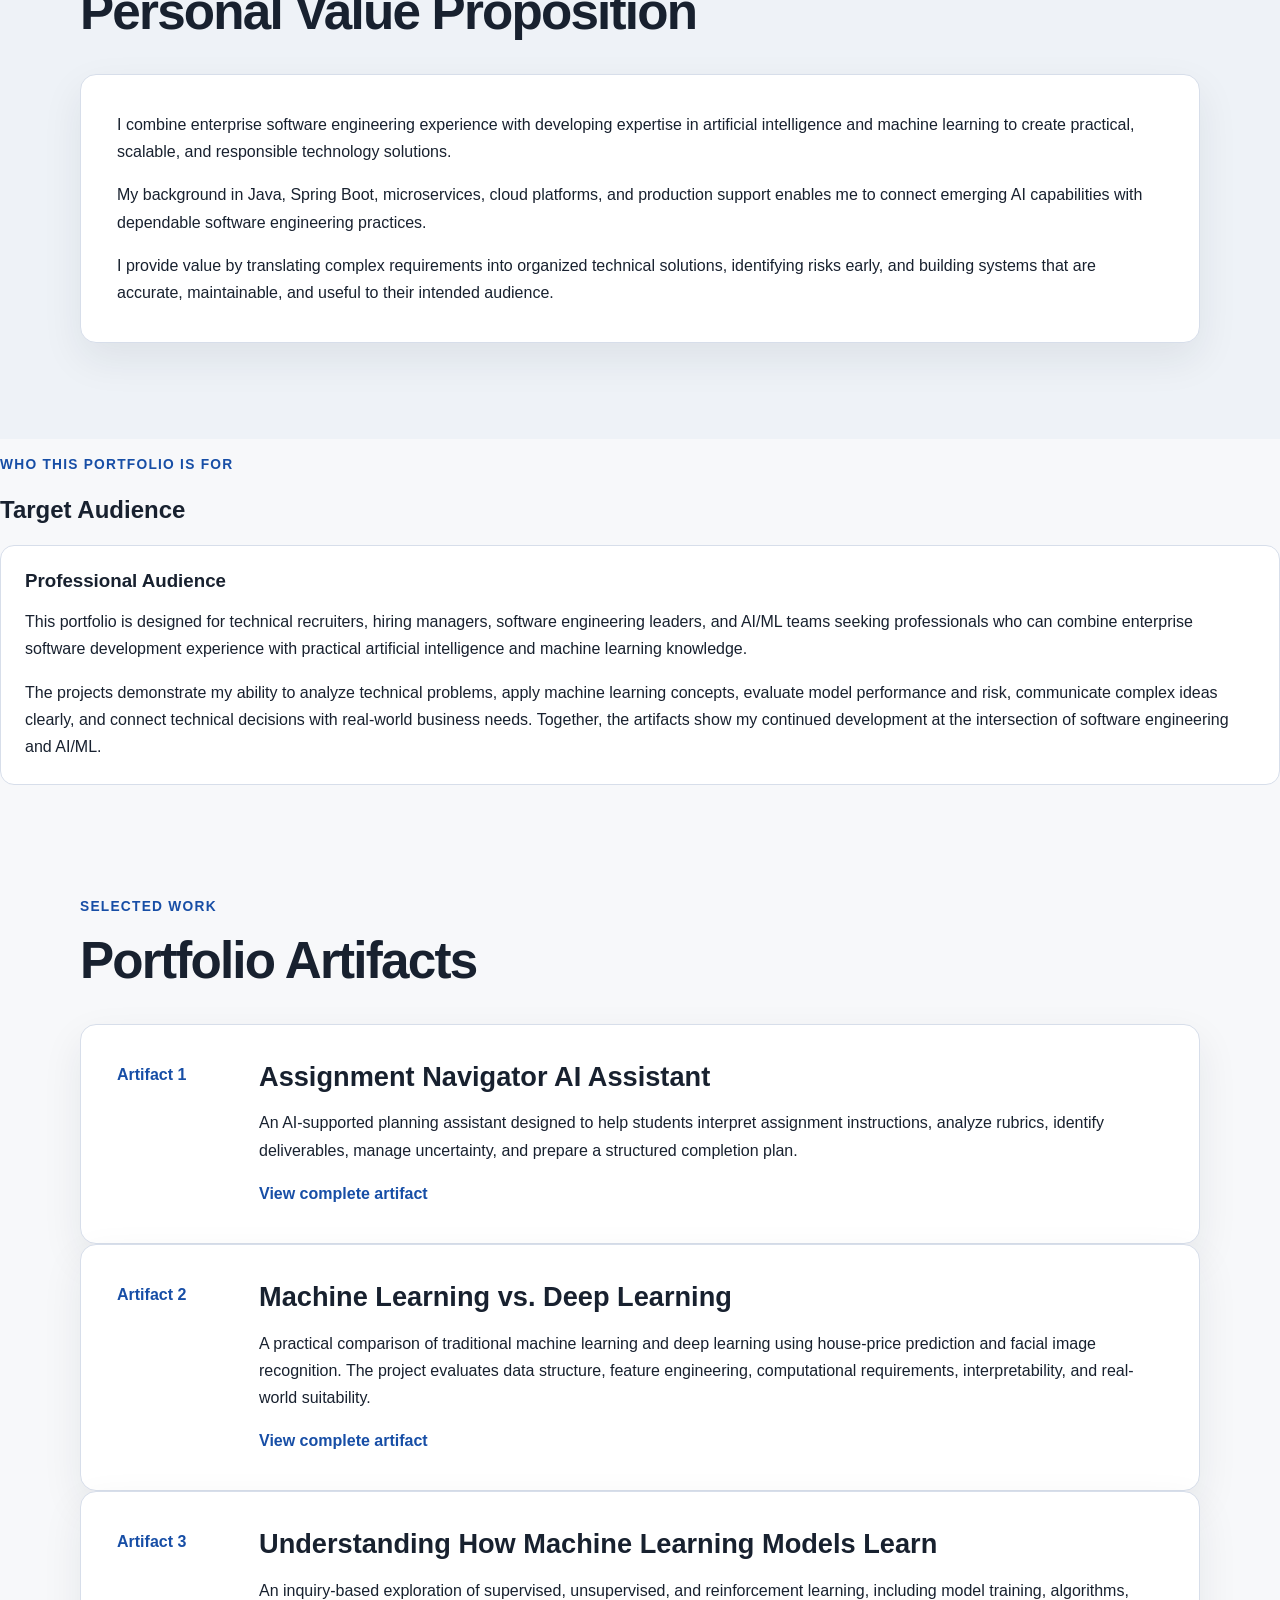
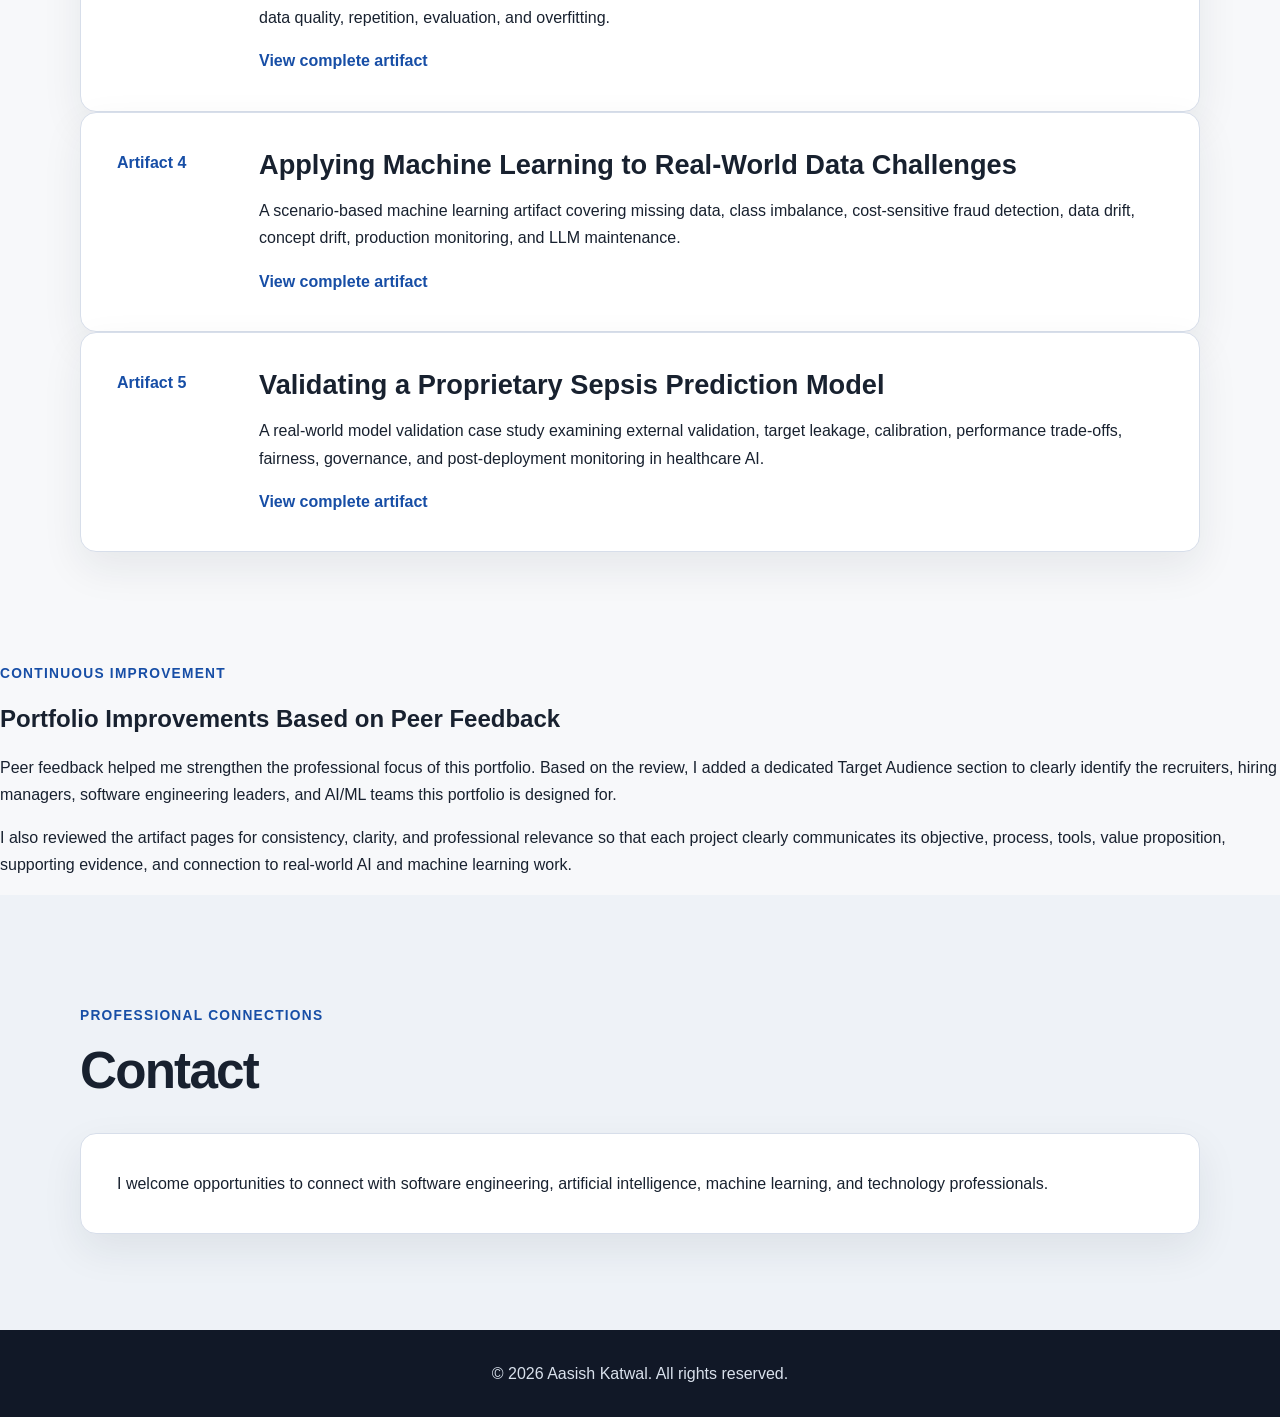
==== commit 6c7151dd: "Add target audience from peer feedback" ====
--- a/index.html
+++ b/index.html
@@ -23,6 +23,7 @@
                 <a href="#home">Home</a>
                 <a href="#about">About</a>
                 <a href="#value">Value Proposition</a>
+                <a href="#audience">Target Audience</a>
                 <a href="#artifacts">Artifacts</a>
                 <a href="#contact">Contact</a>
             </div>
@@ -119,6 +120,34 @@
             </div>
         </section>
 
+        <section id="audience" class="section">
+            <div class="section-header">
+                <p class="eyebrow">Who This Portfolio Is For</p>
+                <h2>Target Audience</h2>
+            </div>
+        
+            <div class="value-box">
+                <h3>Professional Audience</h3>
+        
+                <p>
+                    This portfolio is designed for technical recruiters, hiring
+                    managers, software engineering leaders, and AI/ML teams seeking
+                    professionals who can combine enterprise software development
+                    experience with practical artificial intelligence and machine
+                    learning knowledge.
+                </p>
+        
+                <p>
+                    The projects demonstrate my ability to analyze technical problems,
+                    apply machine learning concepts, evaluate model performance and
+                    risk, communicate complex ideas clearly, and connect technical
+                    decisions with real-world business needs. Together, the artifacts
+                    show my continued development at the intersection of software
+                    engineering and AI/ML.
+                </p>
+            </div>
+        </section>
+
         <section id="artifacts" class="content-section">
             <div class="section-heading">
                 <p class="eyebrow">Selected Work</p>
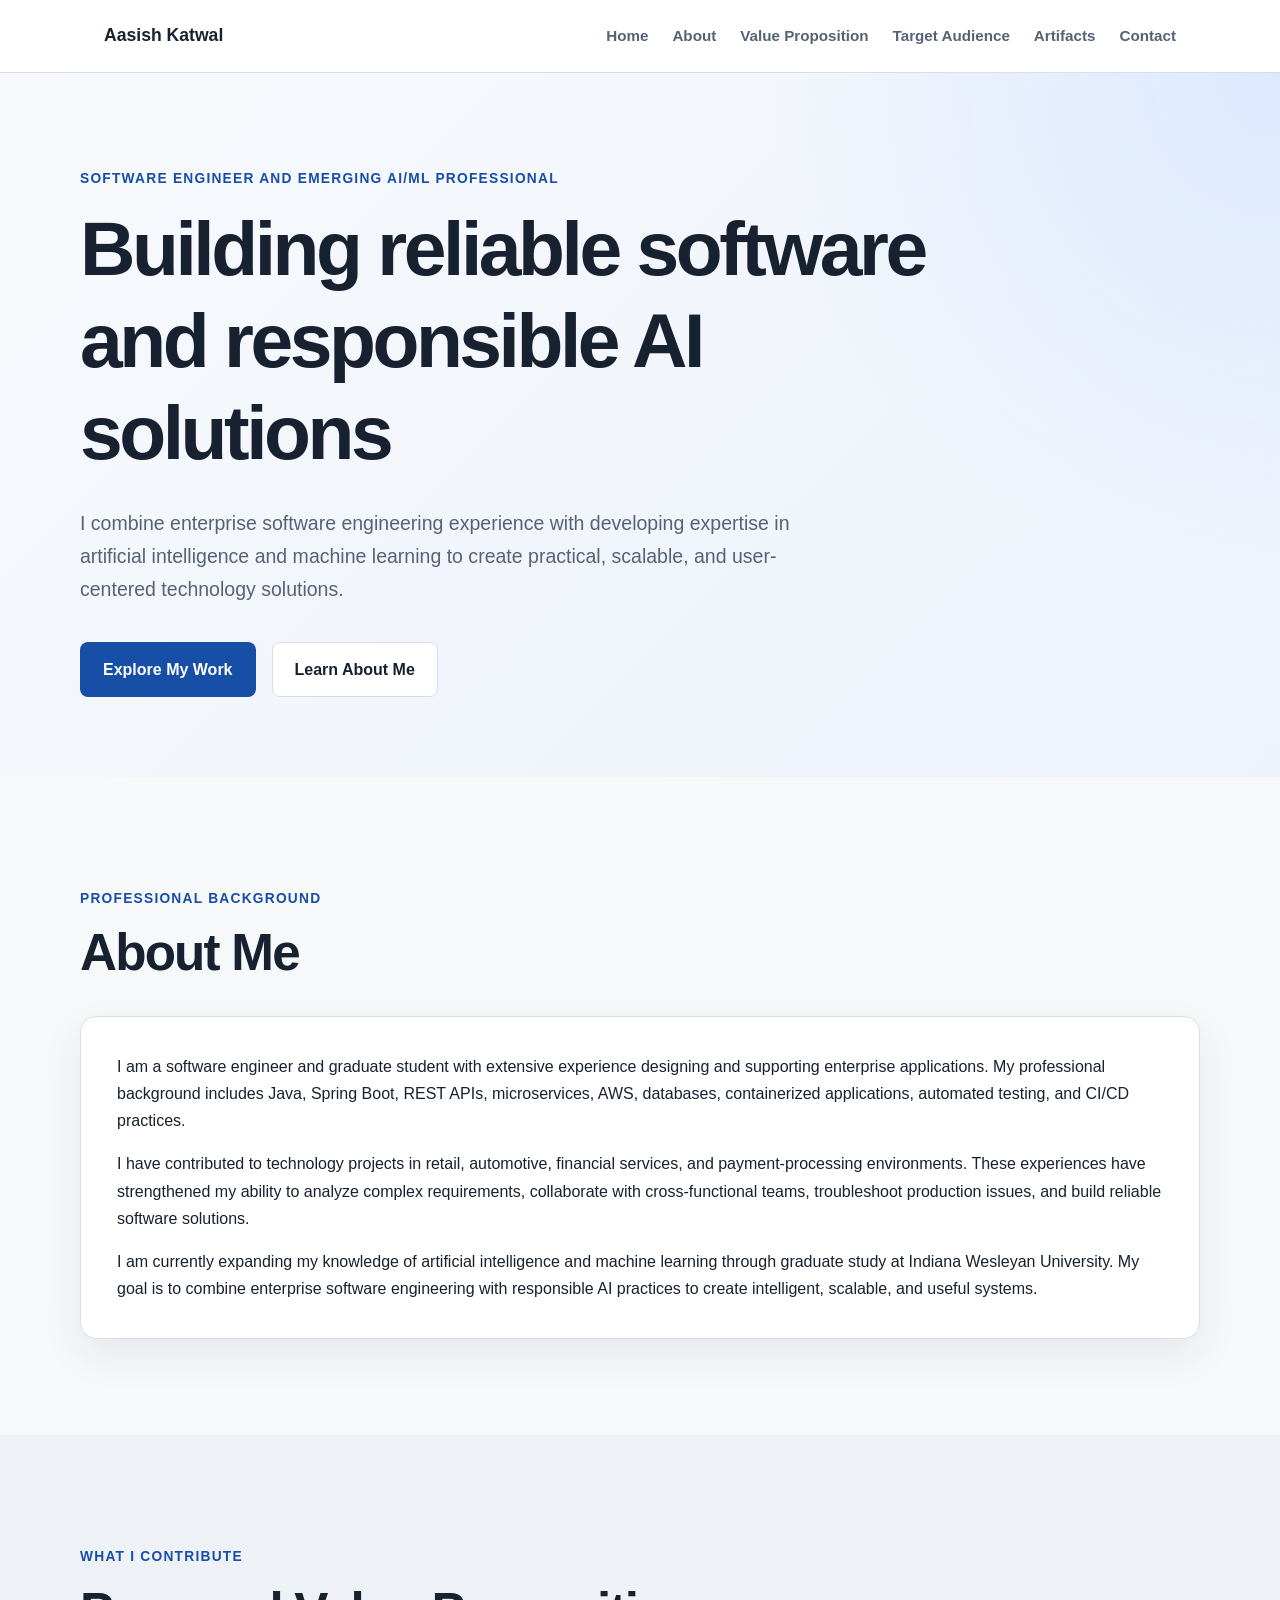
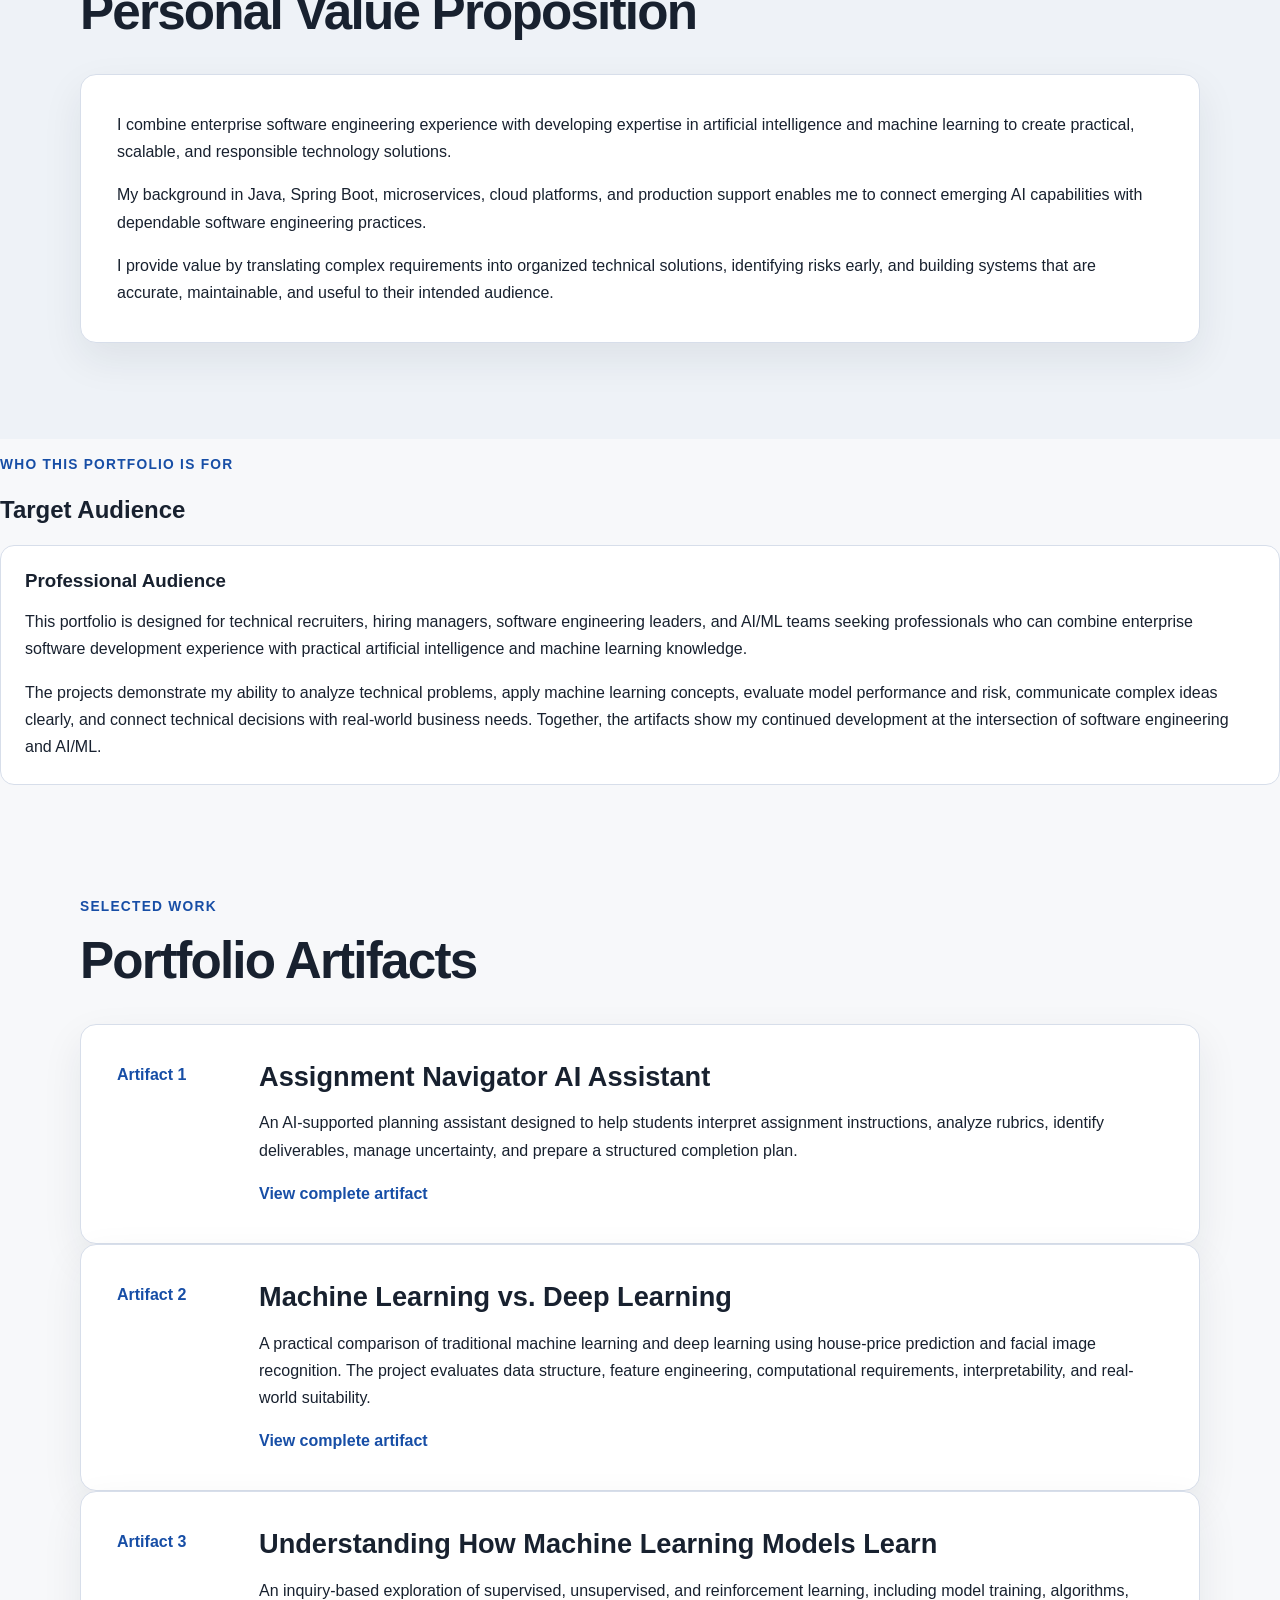
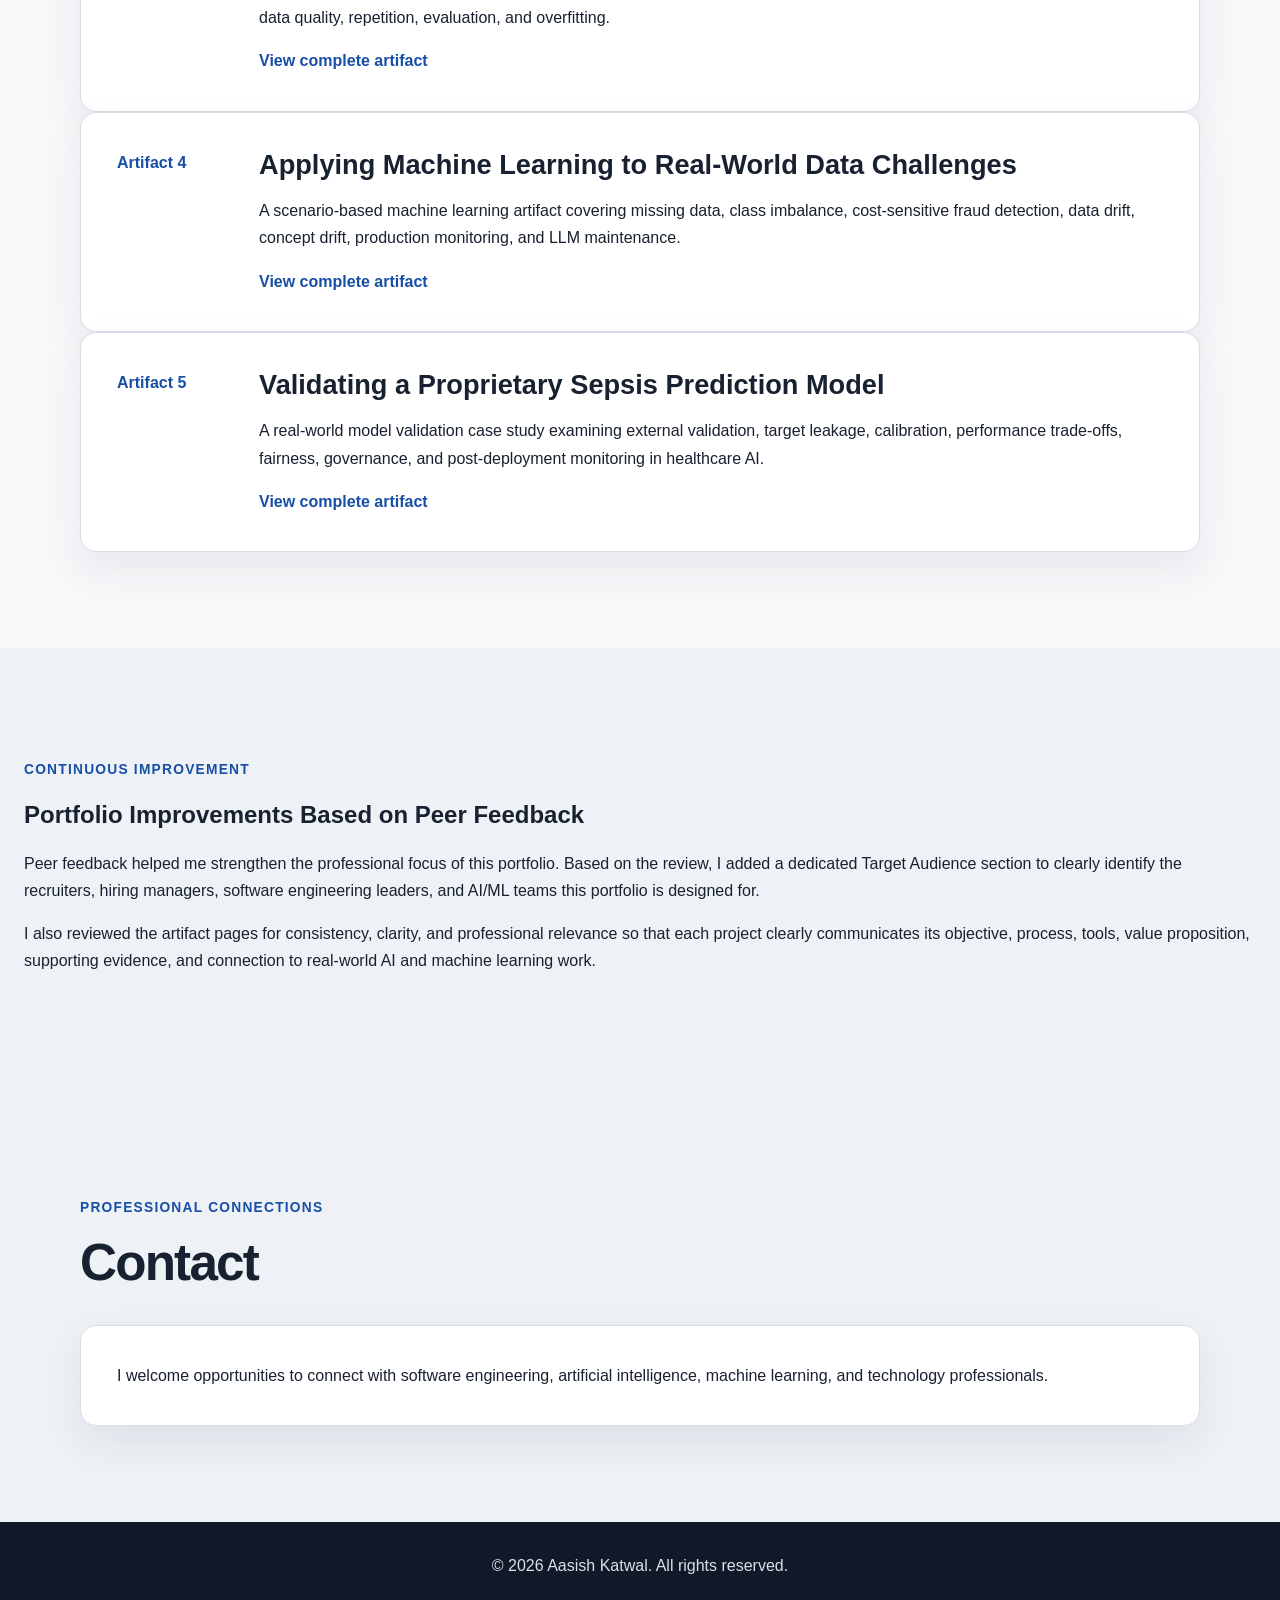
==== commit 70ee29b1: "Update index.html" ====
--- a/index.html
+++ b/index.html
@@ -244,7 +244,7 @@
 
         </section>
 
-        <section id="portfolio-improvements" class="section">
+        <section id="portfolio-improvements" class="content-section alternate-section">
             <div class="section-header">
                 <p class="eyebrow">Continuous Improvement</p>
                 <h2>Portfolio Improvements Based on Peer Feedback</h2>
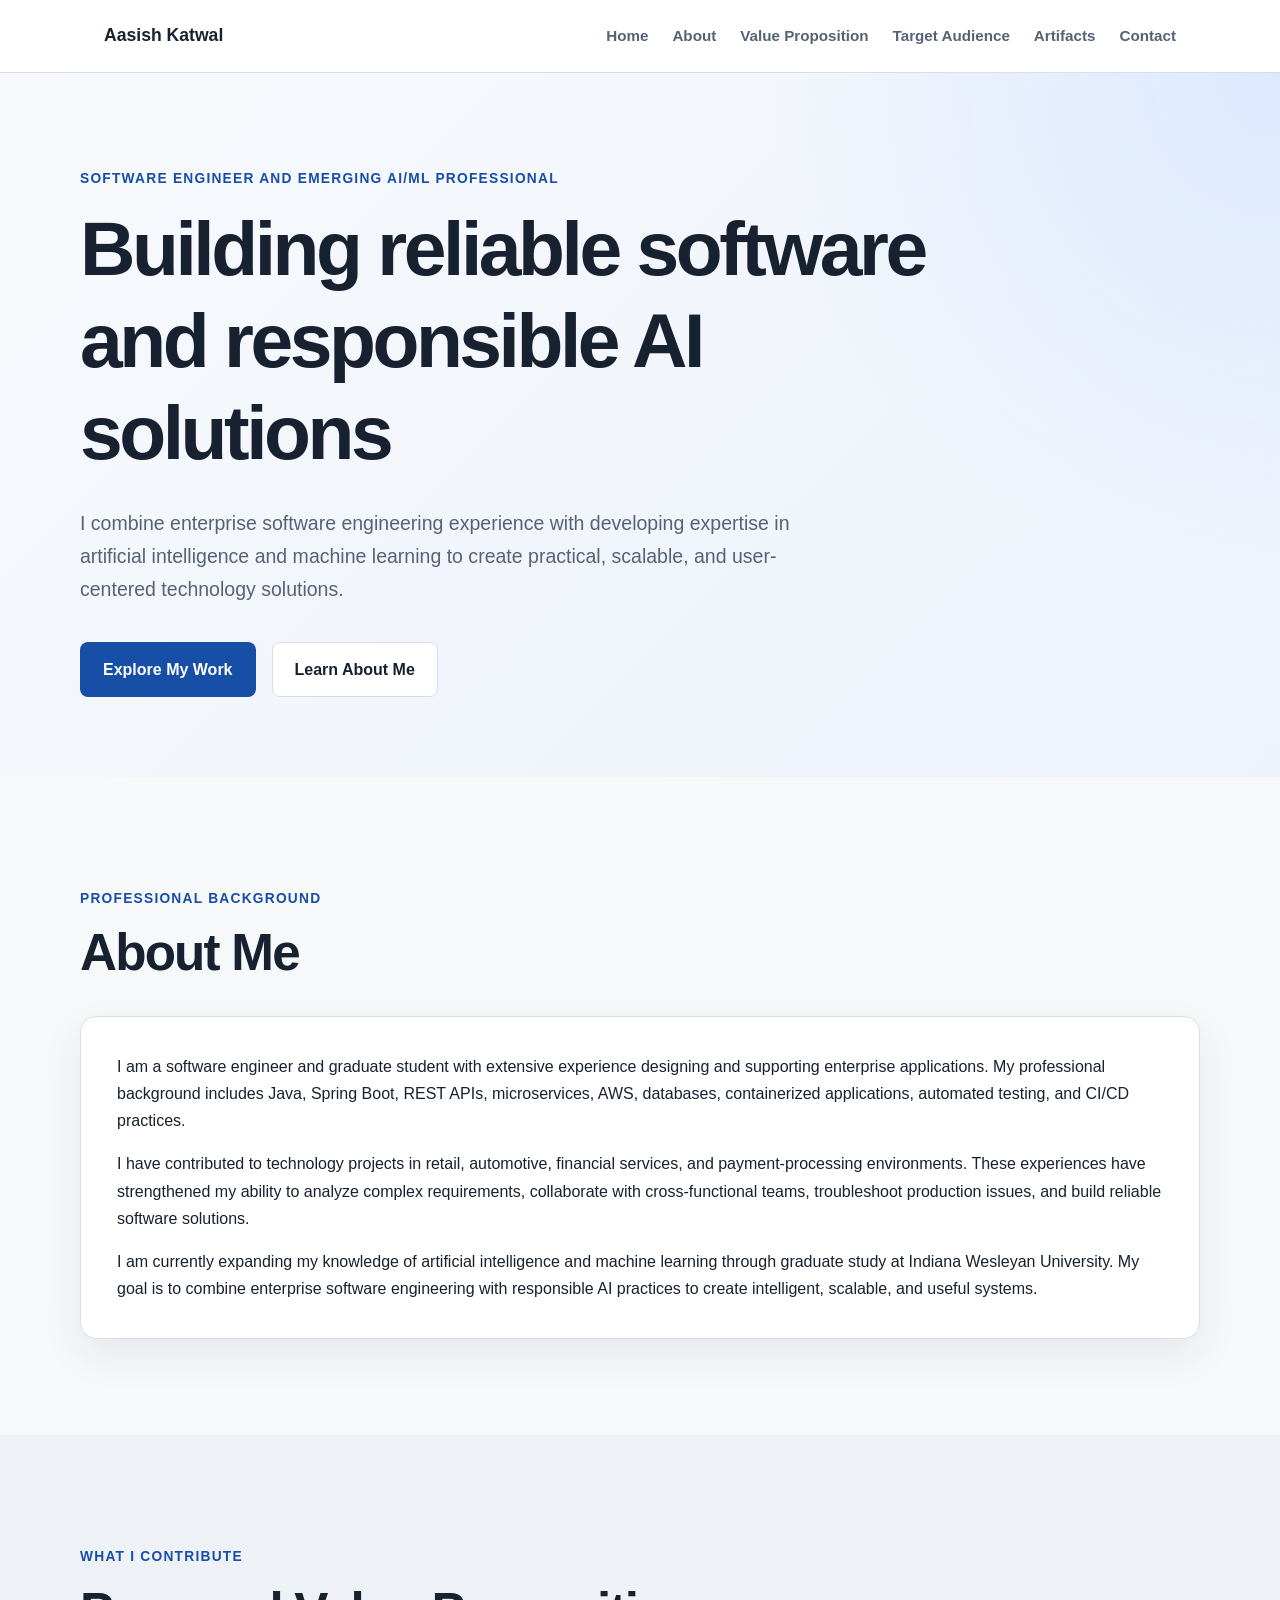
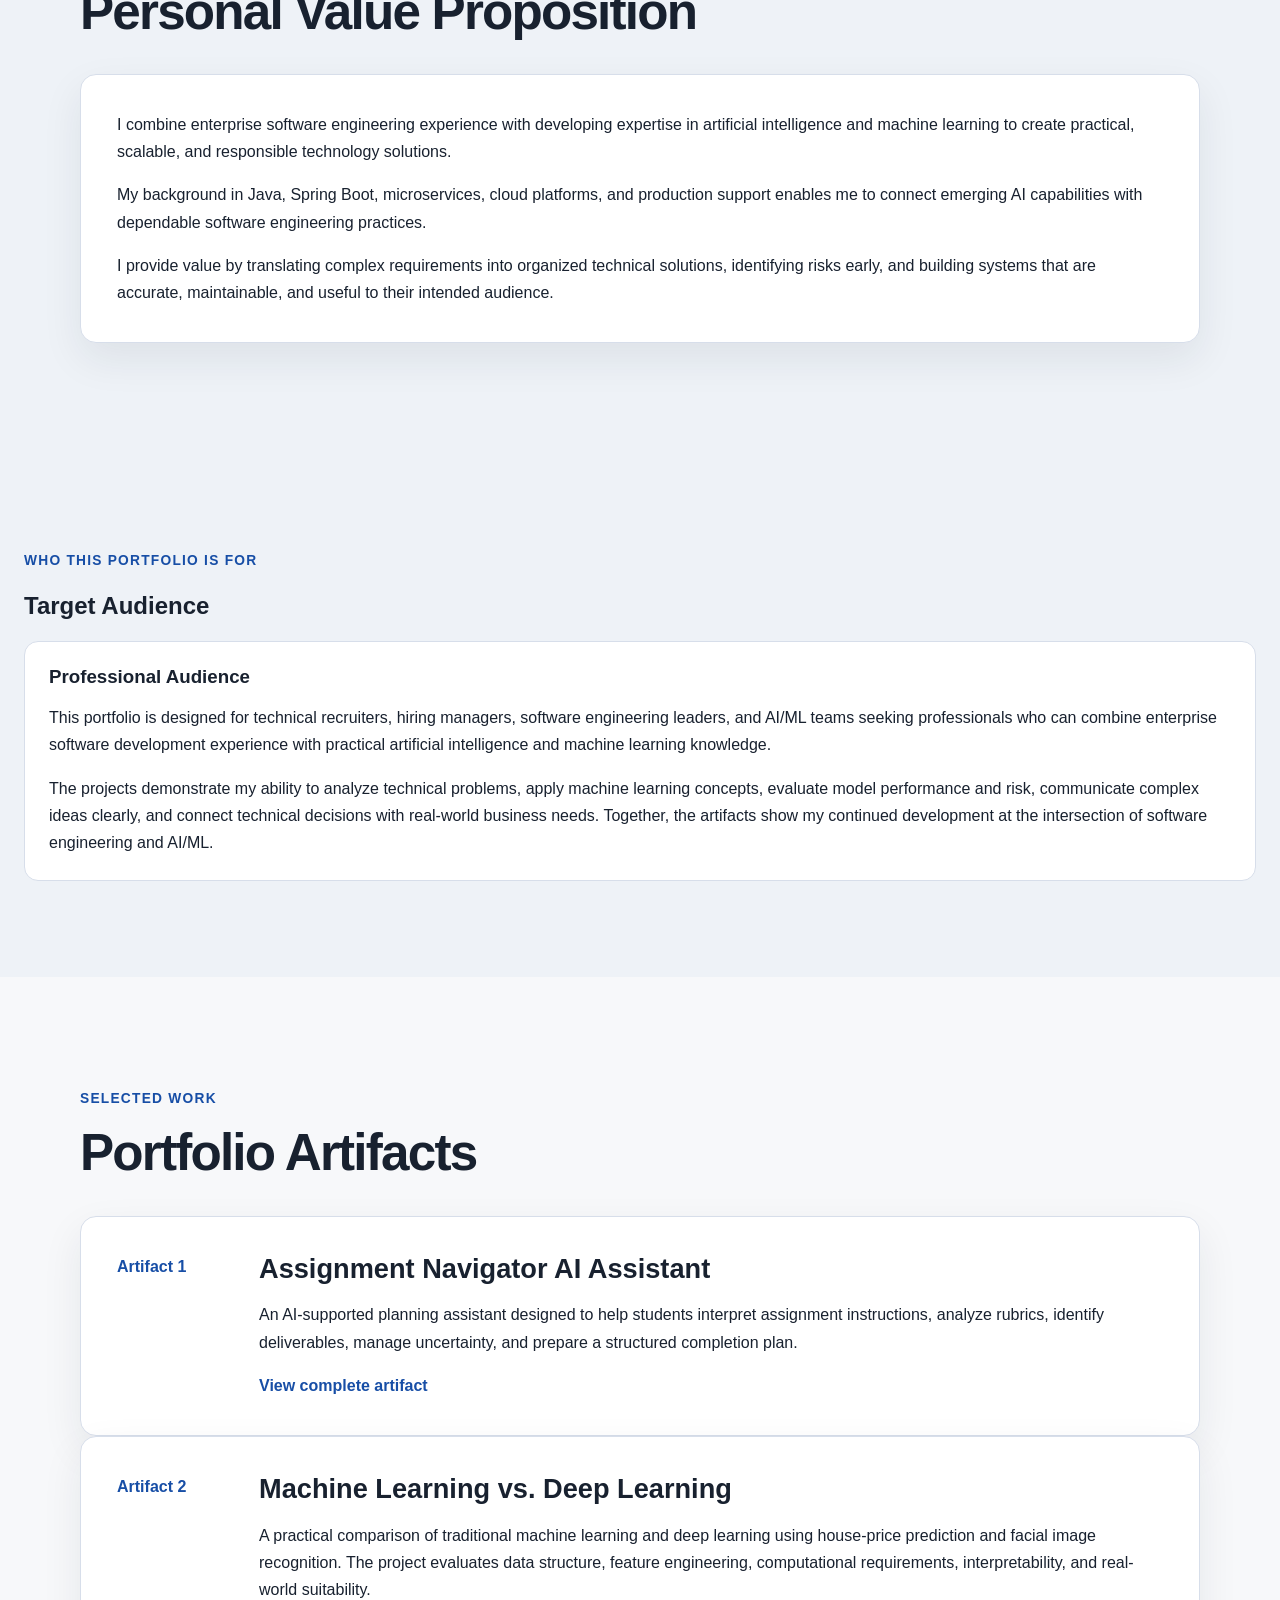
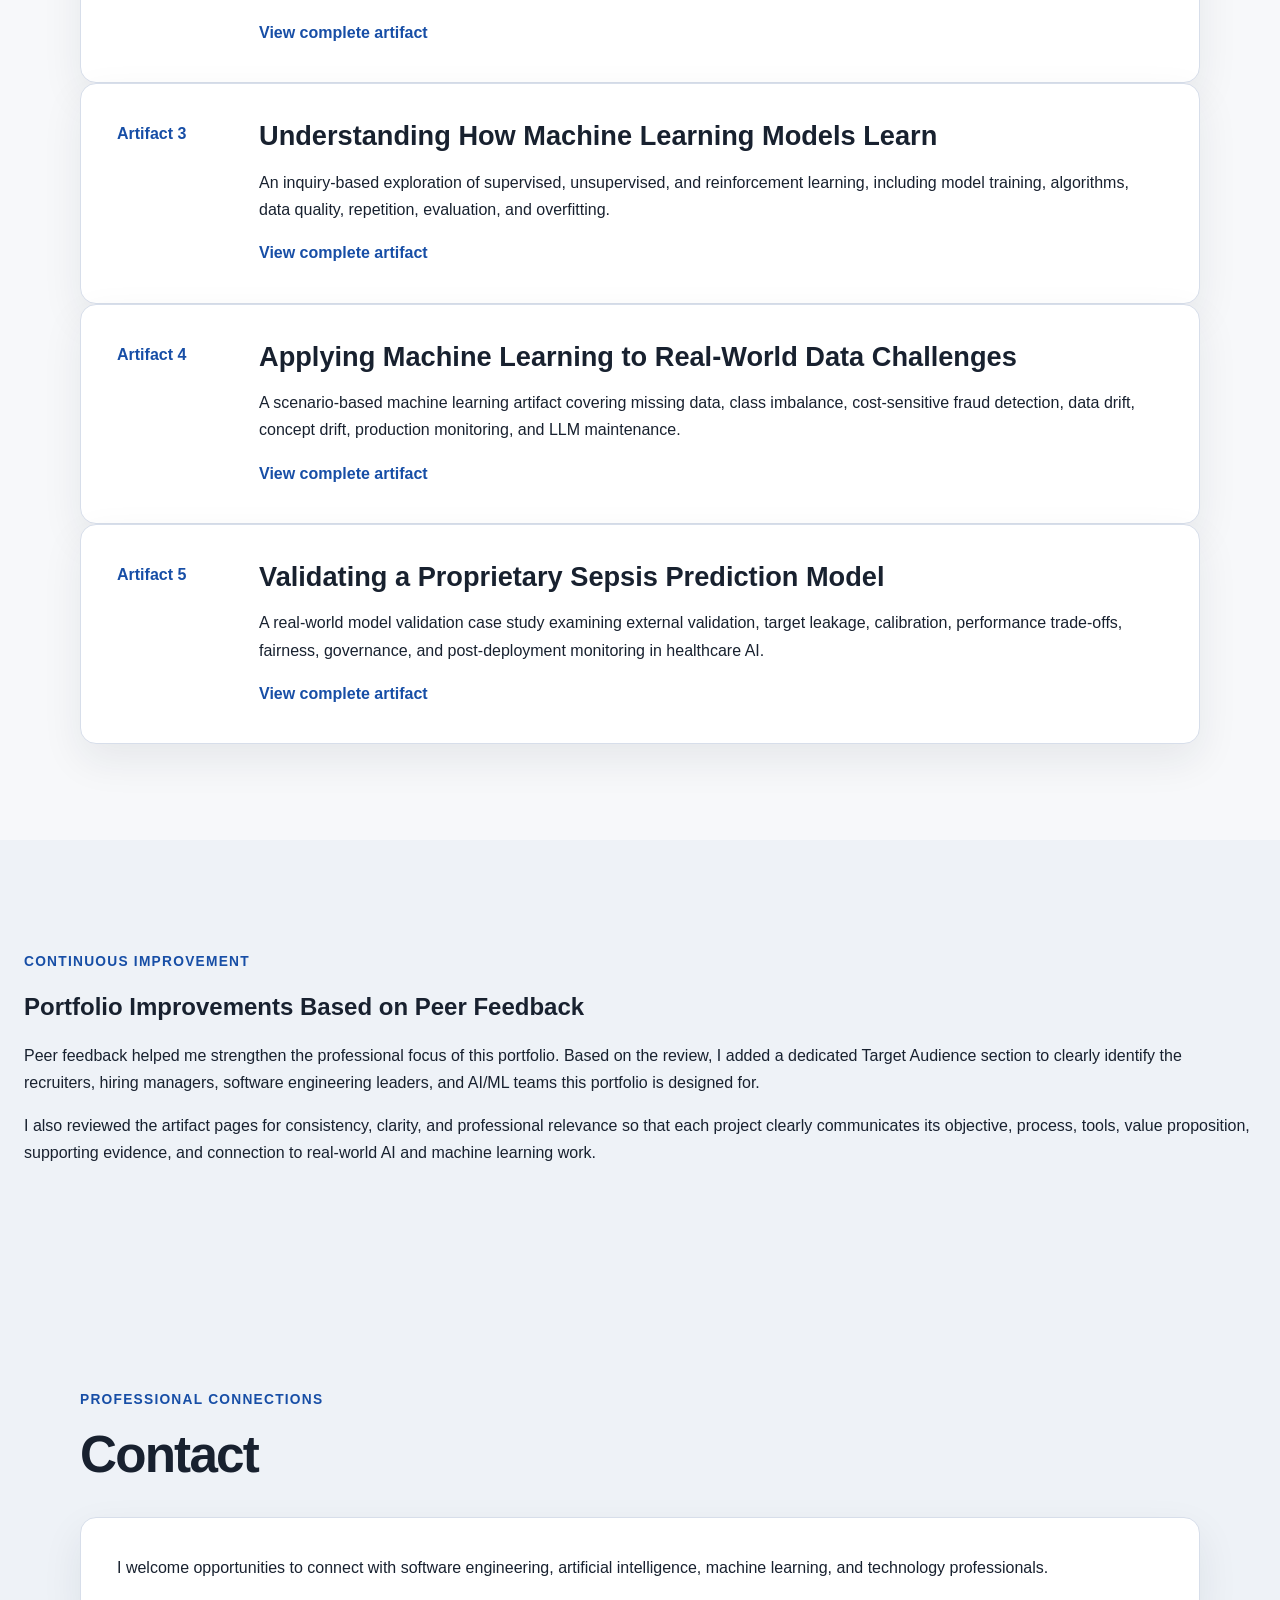
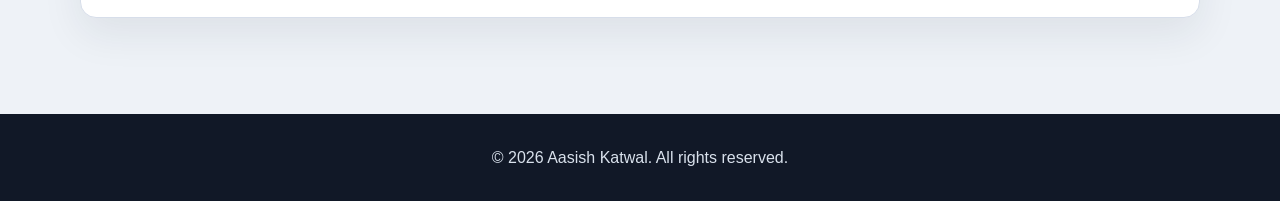
==== commit e5f64931: "Update index.html" ====
--- a/index.html
+++ b/index.html
@@ -120,7 +120,7 @@
             </div>
         </section>
 
-        <section id="audience" class="section">
+        <section id="audience" class="content-section alternate-section">
             <div class="section-header">
                 <p class="eyebrow">Who This Portfolio Is For</p>
                 <h2>Target Audience</h2>
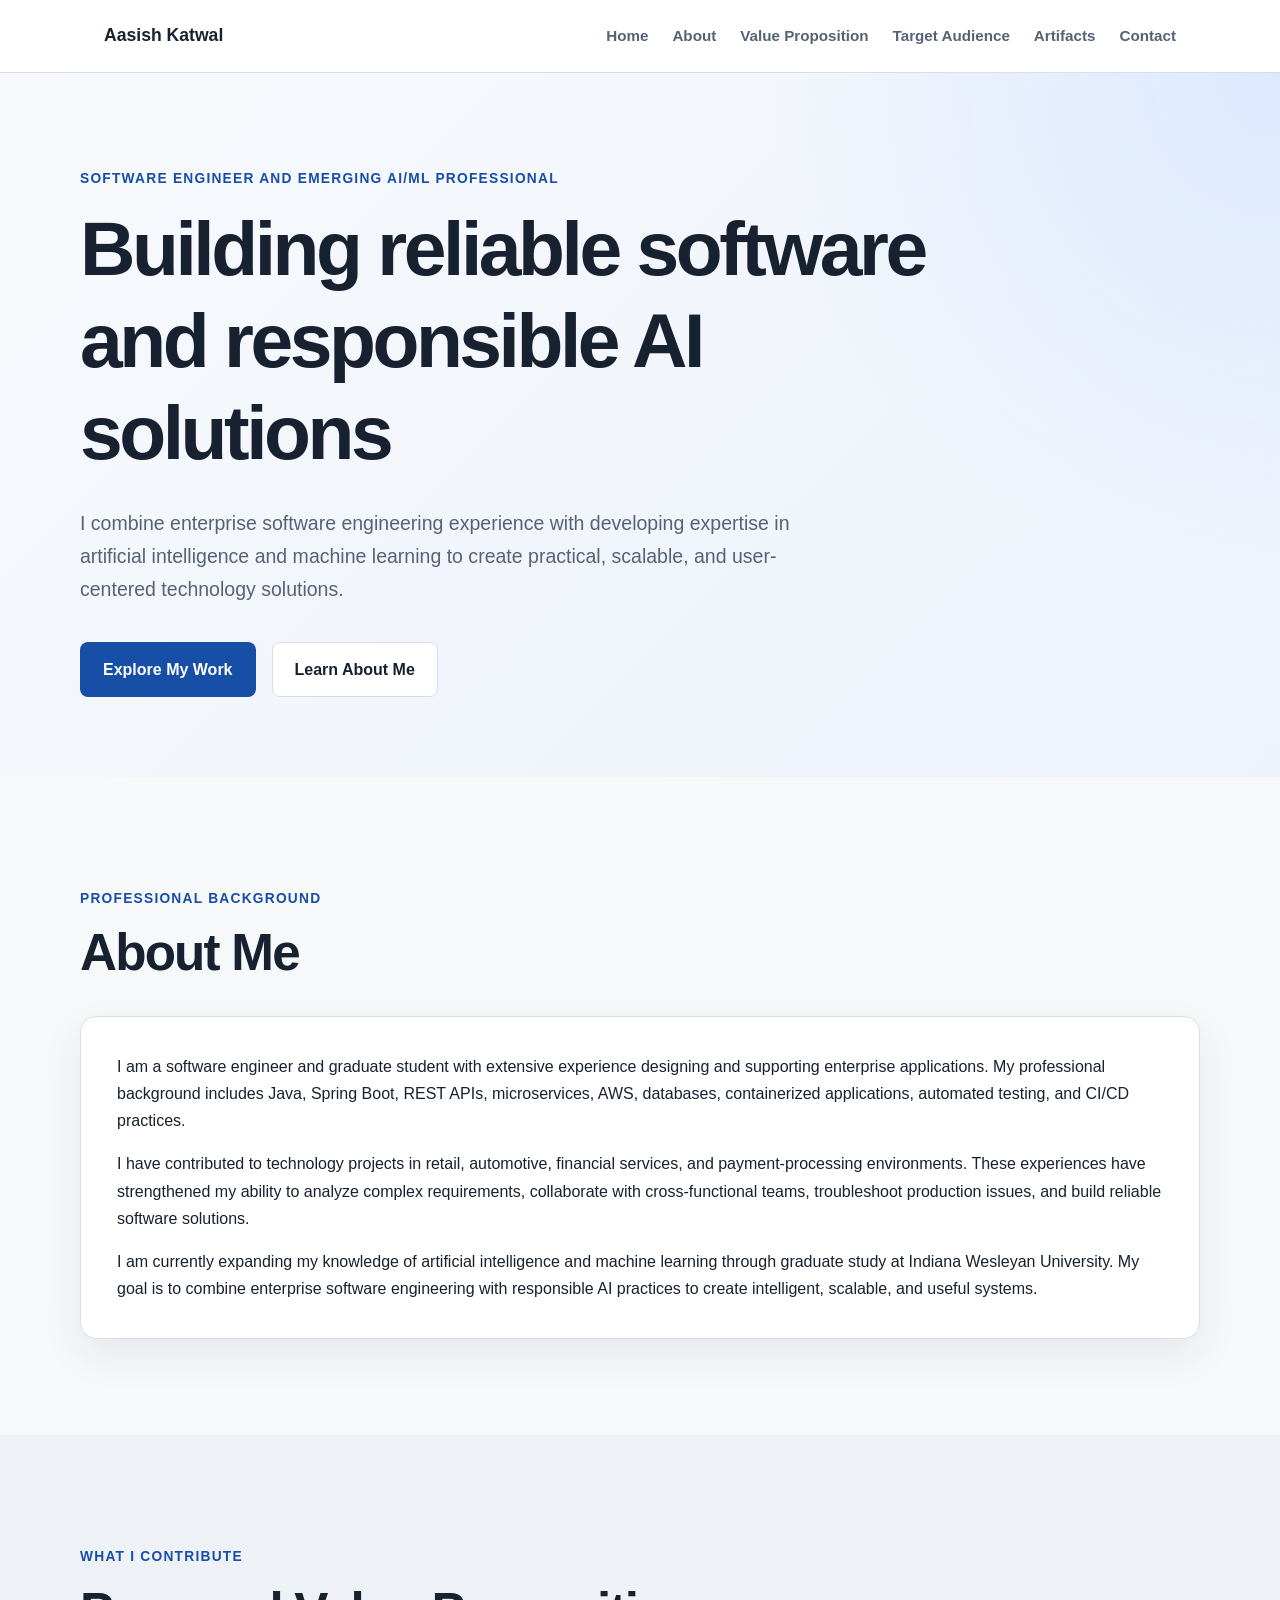
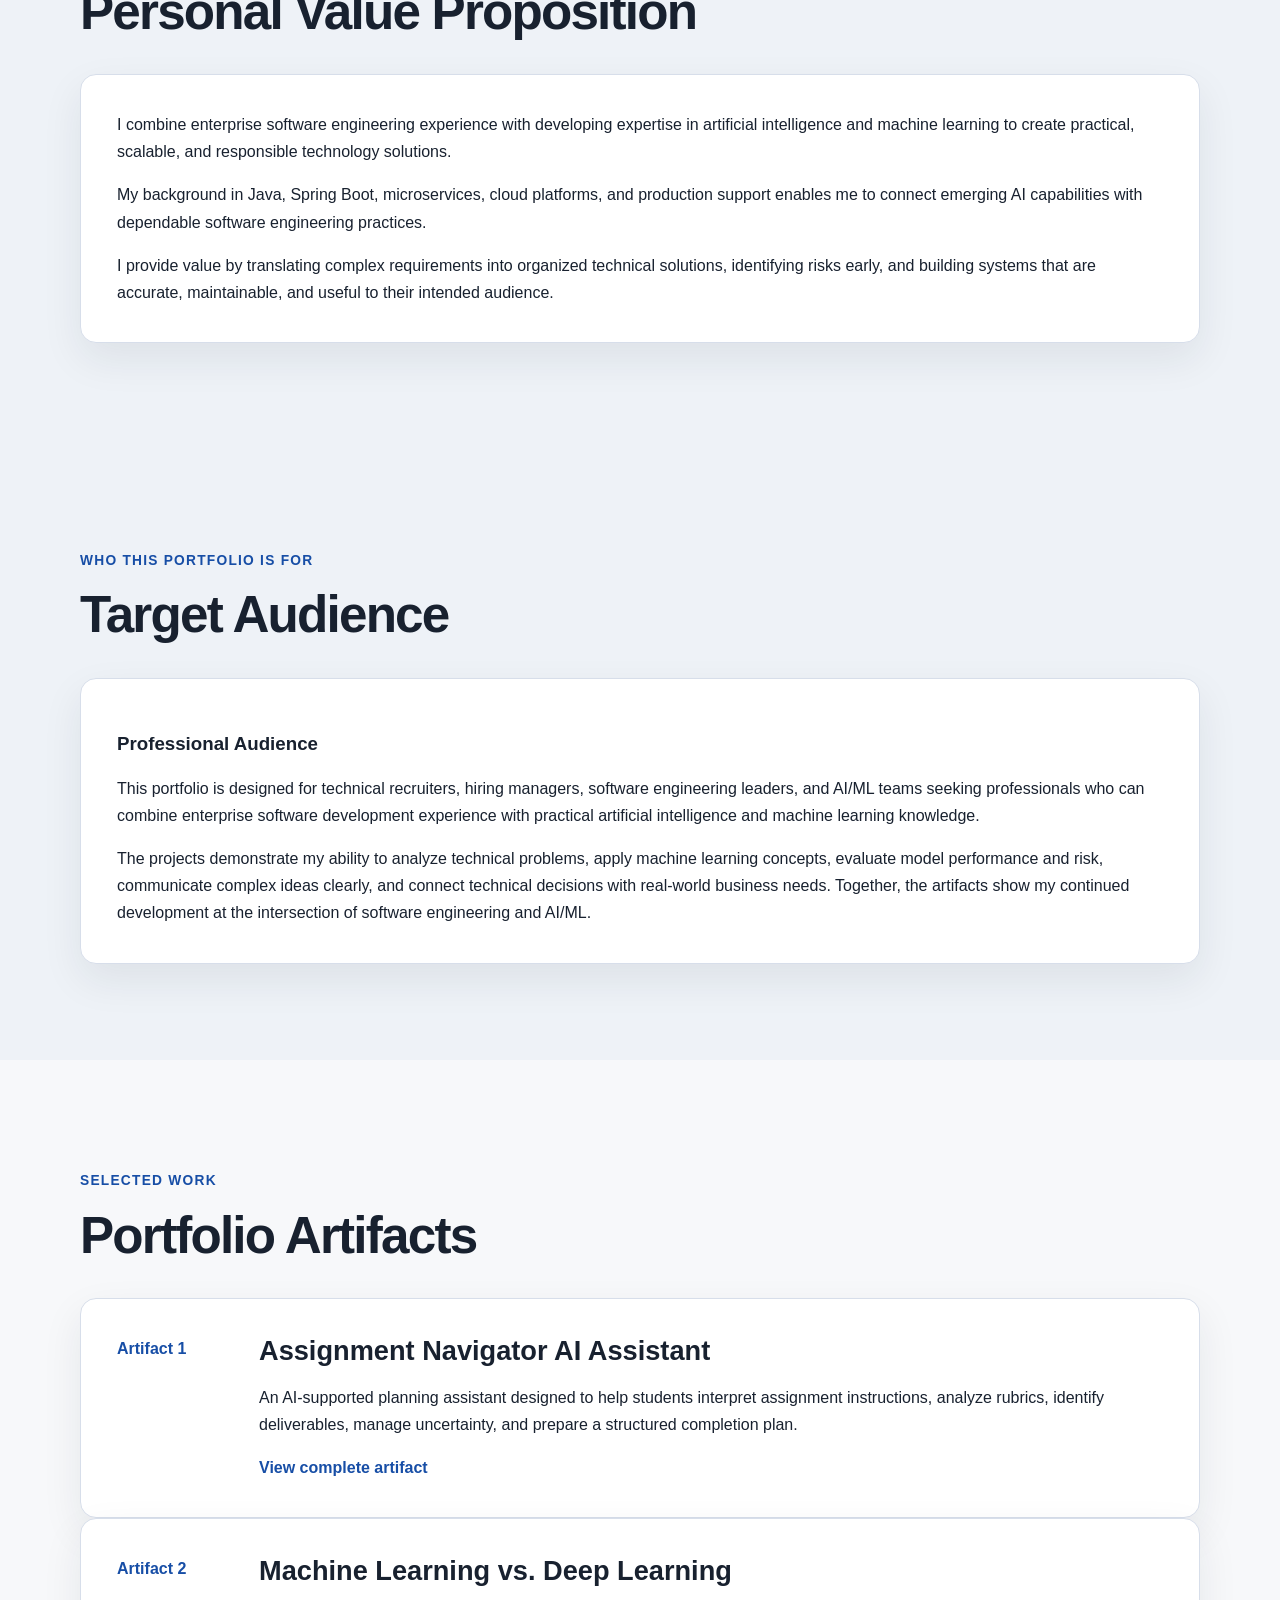
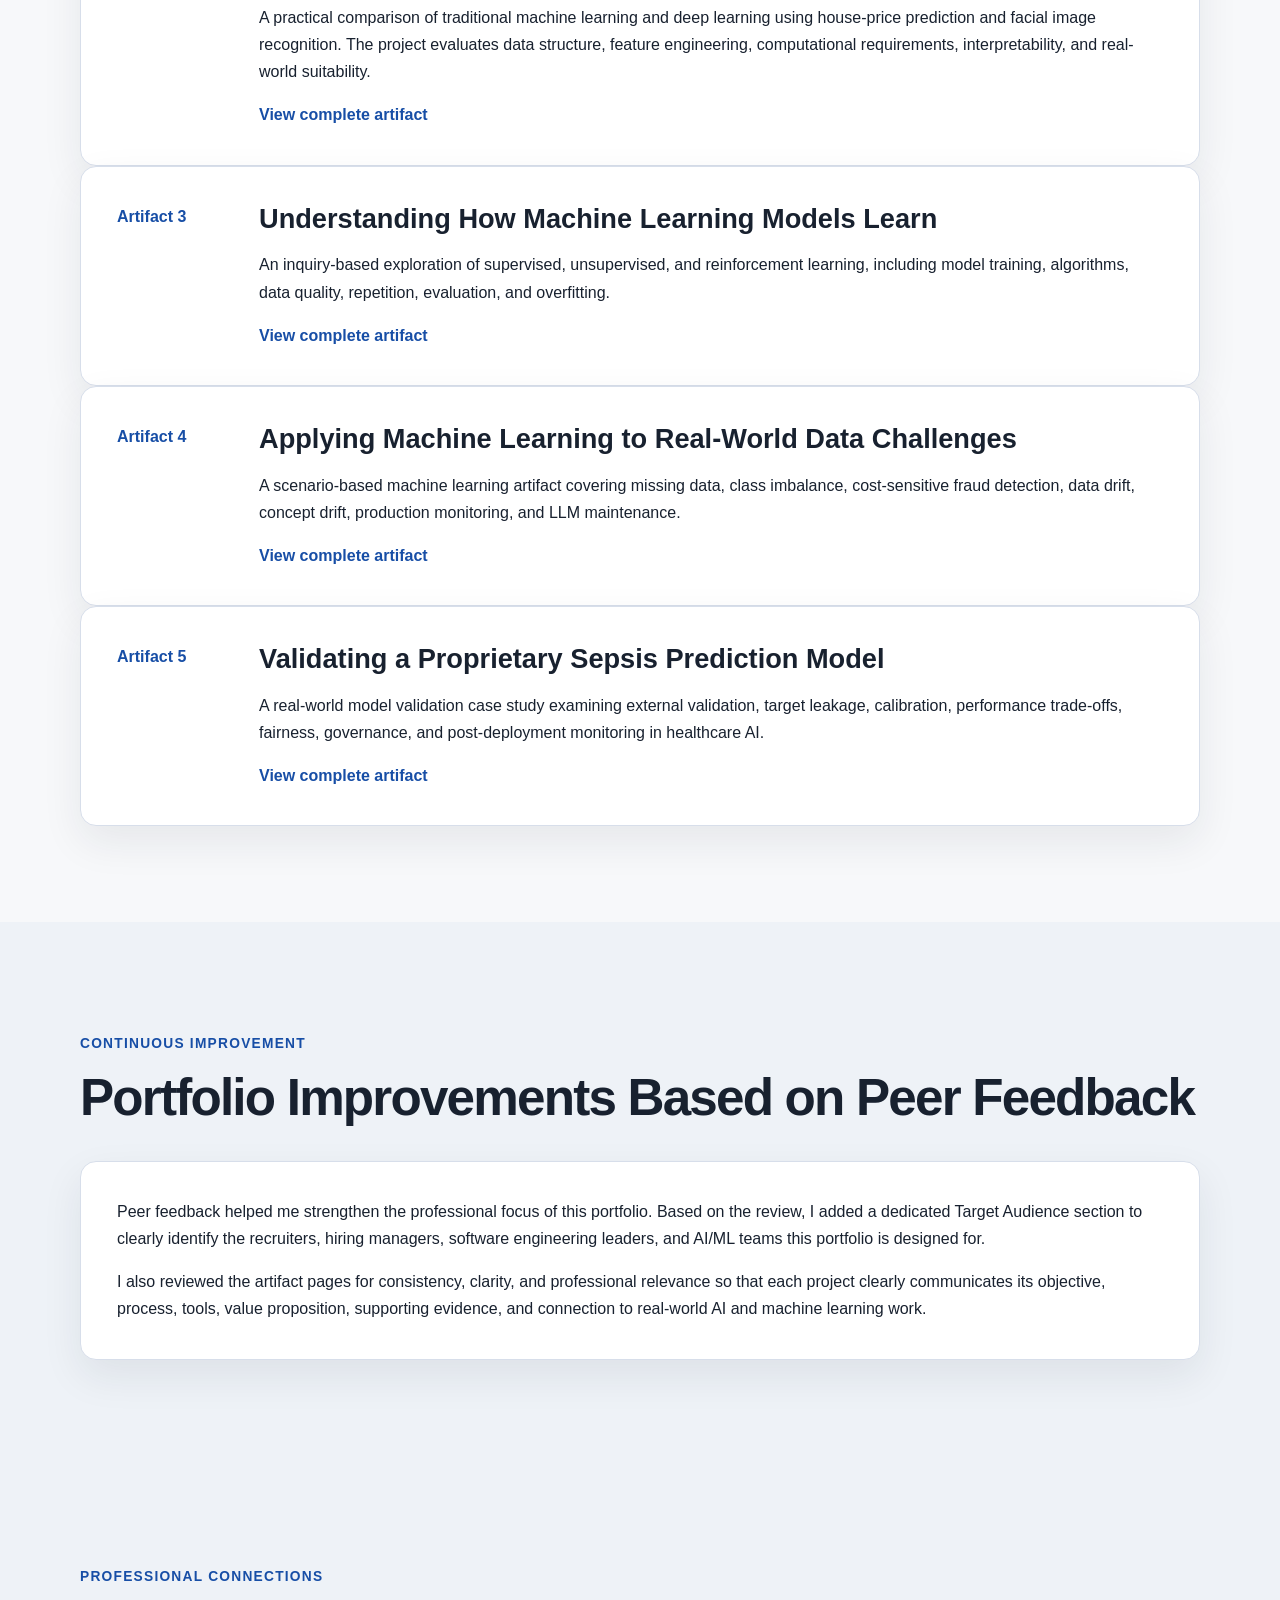
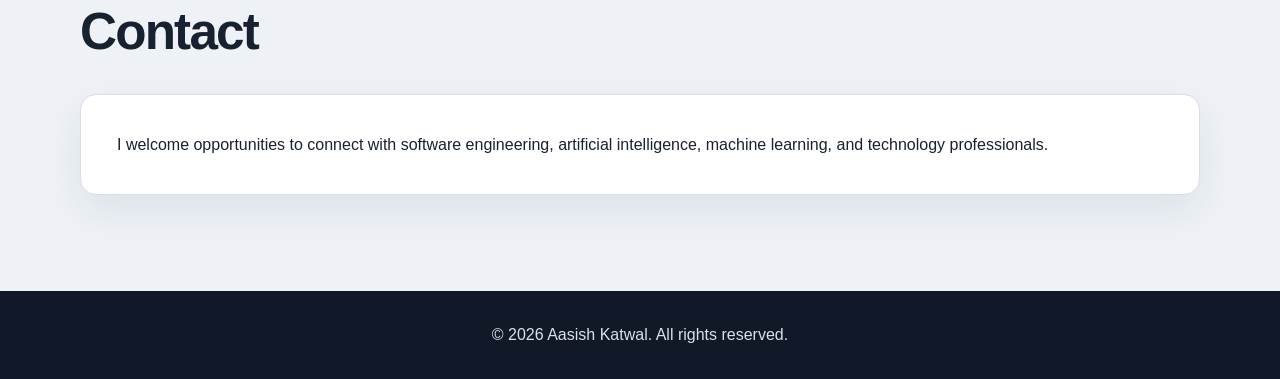
==== commit 19c6ff76: "Update index.html" ====
--- a/index.html
+++ b/index.html
@@ -121,12 +121,12 @@
         </section>
 
         <section id="audience" class="content-section alternate-section">
-            <div class="section-header">
+            <div class="section-heading">
                 <p class="eyebrow">Who This Portfolio Is For</p>
                 <h2>Target Audience</h2>
             </div>
         
-            <div class="value-box">
+            <div class="content-card">
                 <h3>Professional Audience</h3>
         
                 <p>
@@ -245,24 +245,25 @@
         </section>
 
         <section id="portfolio-improvements" class="content-section alternate-section">
-            <div class="section-header">
+            <div class="section-heading">
                 <p class="eyebrow">Continuous Improvement</p>
                 <h2>Portfolio Improvements Based on Peer Feedback</h2>
             </div>
-        
-            <p>
-                Peer feedback helped me strengthen the professional focus of this
-                portfolio. Based on the review, I added a dedicated Target Audience
-                section to clearly identify the recruiters, hiring managers, software
-                engineering leaders, and AI/ML teams this portfolio is designed for.
-            </p>
-        
-            <p>
-                I also reviewed the artifact pages for consistency, clarity, and
-                professional relevance so that each project clearly communicates its
-                objective, process, tools, value proposition, supporting evidence, and
-                connection to real-world AI and machine learning work.
-            </p>
+            <div class="content-card">
+                <p>
+                    Peer feedback helped me strengthen the professional focus of this
+                    portfolio. Based on the review, I added a dedicated Target Audience
+                    section to clearly identify the recruiters, hiring managers, software
+                    engineering leaders, and AI/ML teams this portfolio is designed for.
+                </p>
+            
+                <p>
+                    I also reviewed the artifact pages for consistency, clarity, and
+                    professional relevance so that each project clearly communicates its
+                    objective, process, tools, value proposition, supporting evidence, and
+                    connection to real-world AI and machine learning work.
+                </p>
+            </div>
         </section>
 
         <section id="contact" class="content-section alternate-section">
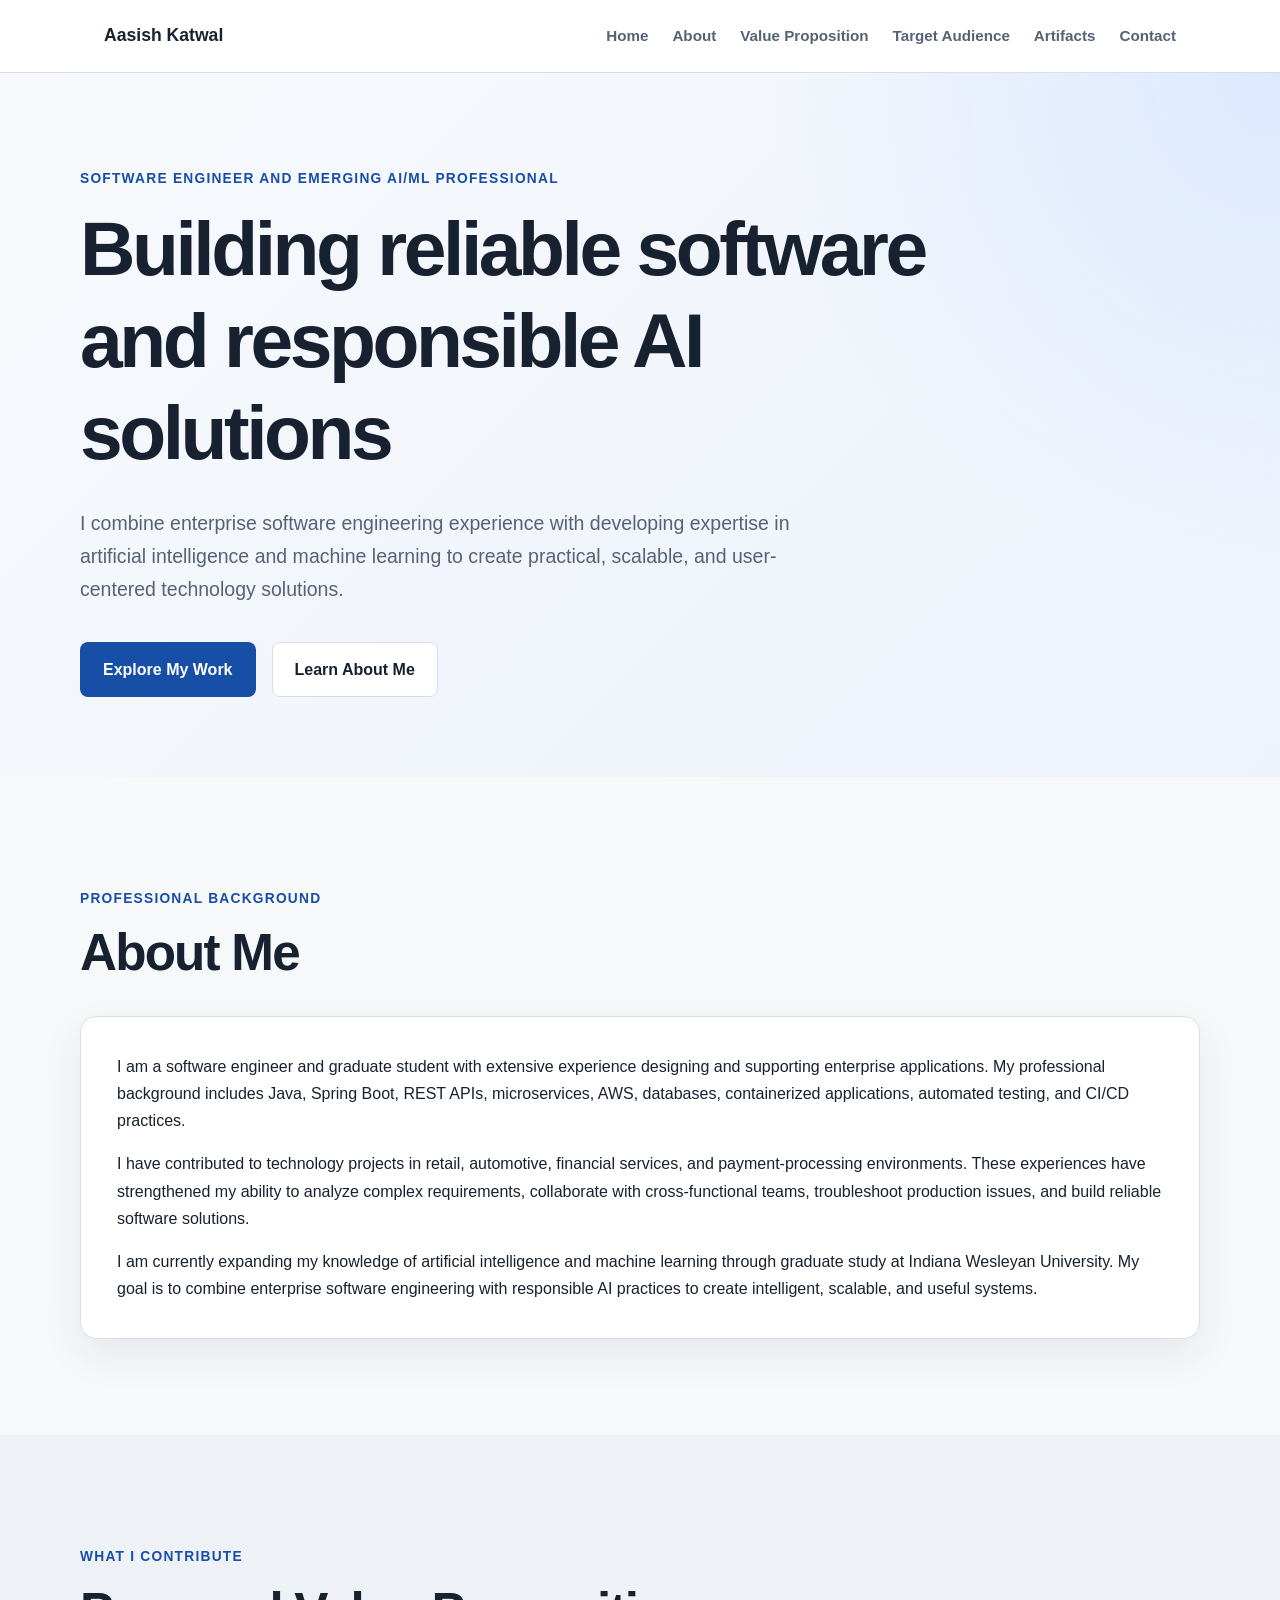
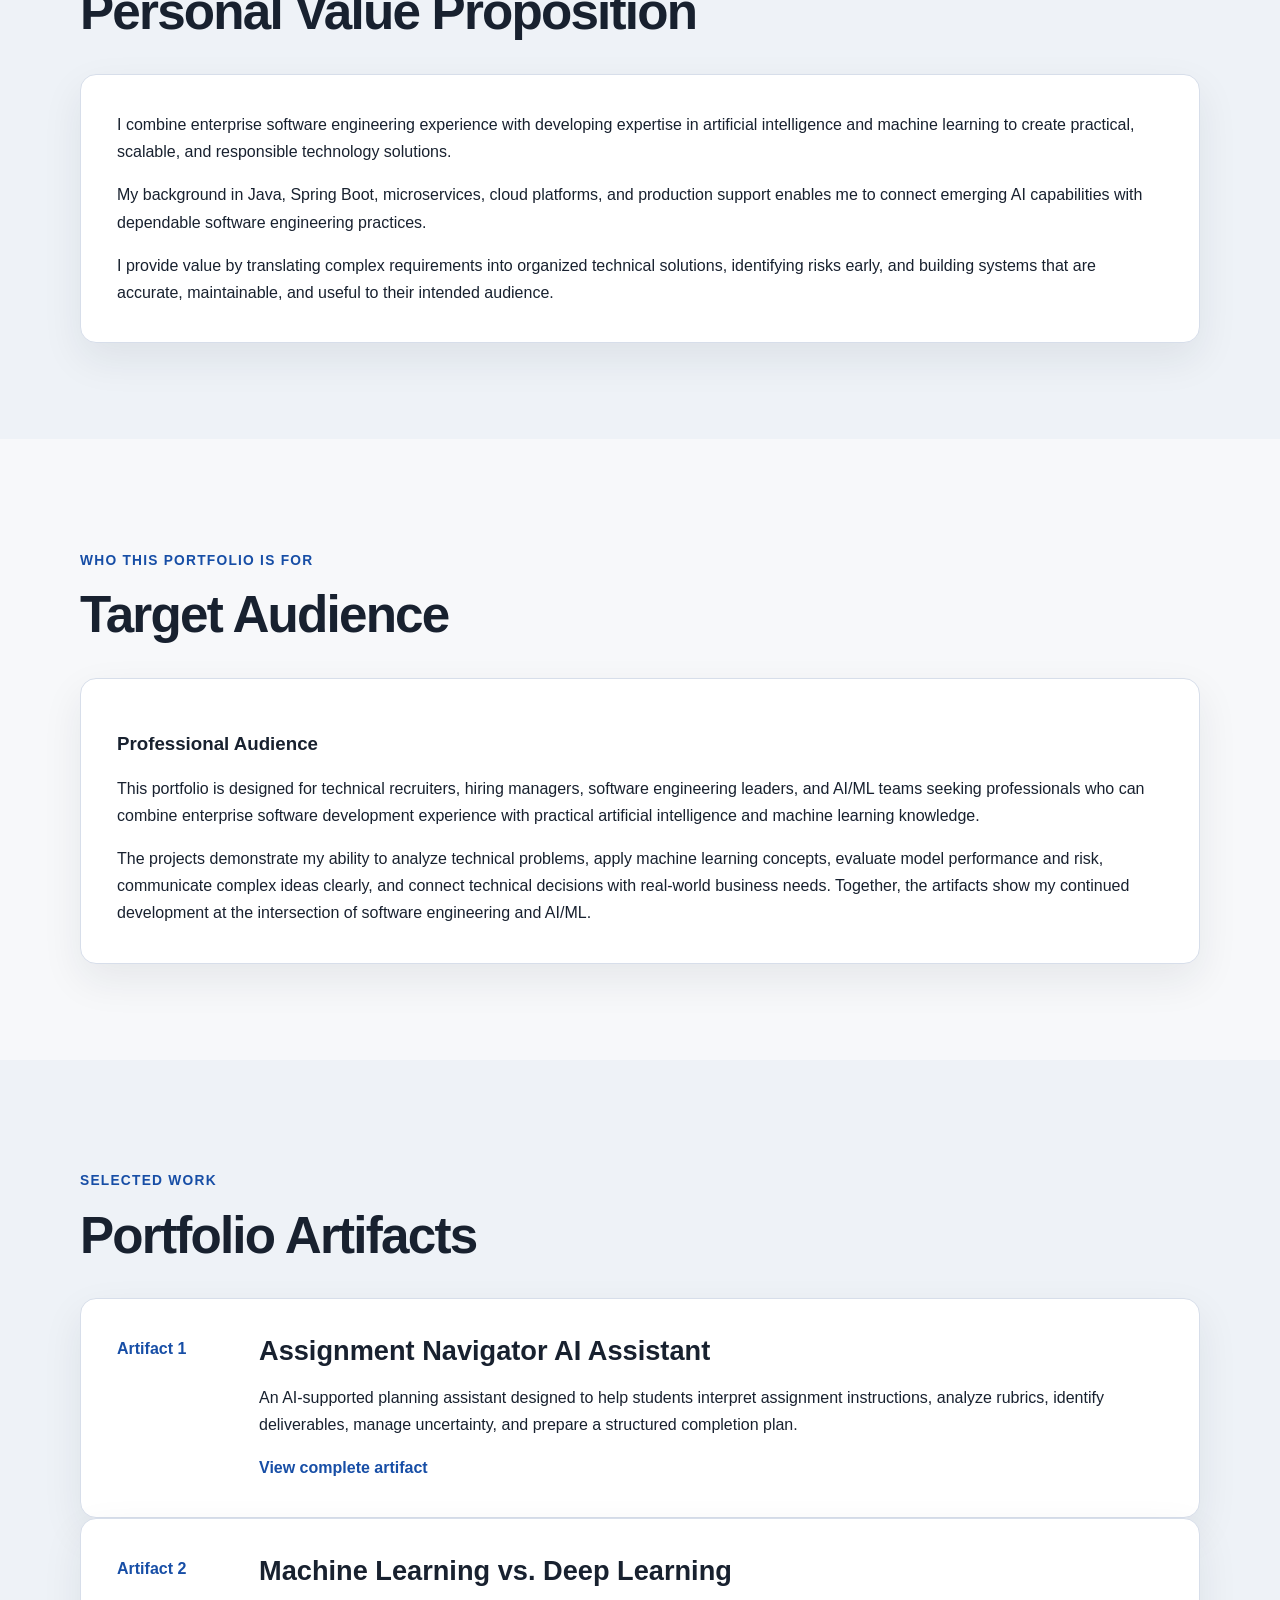
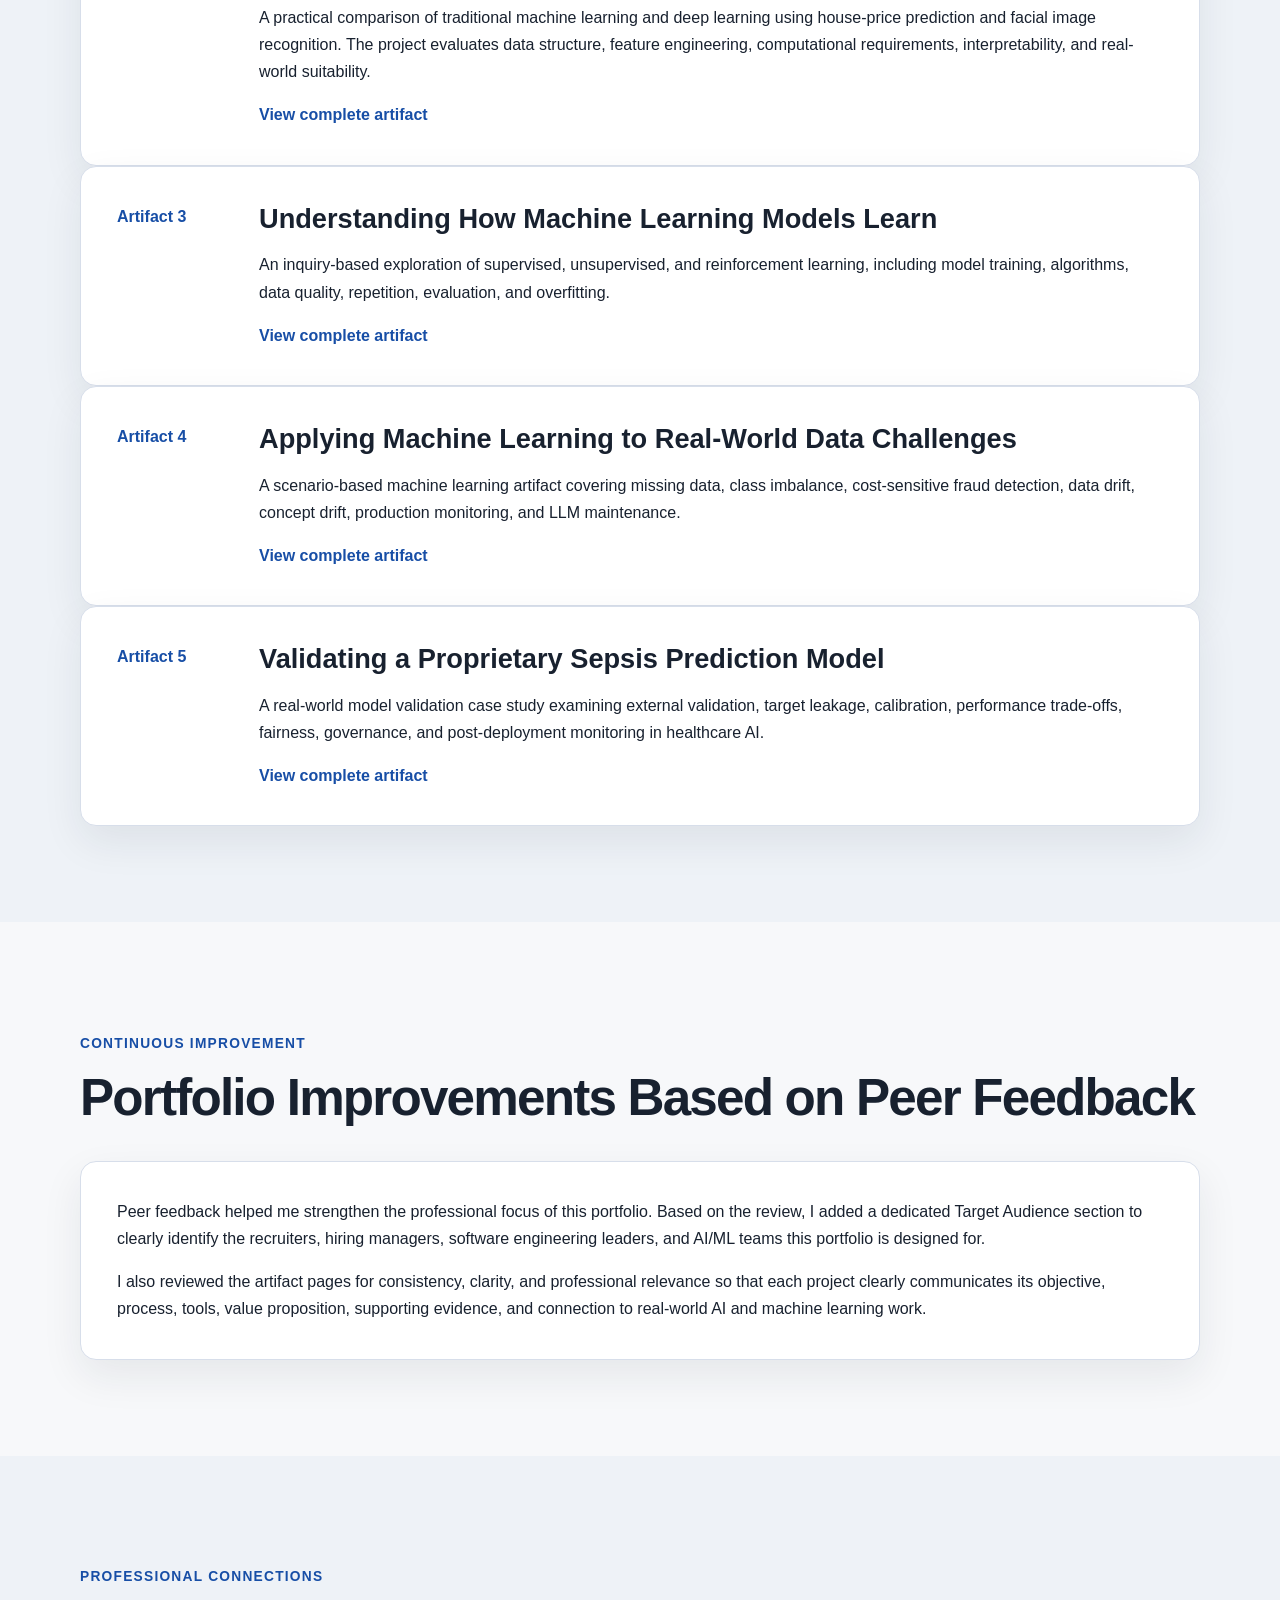
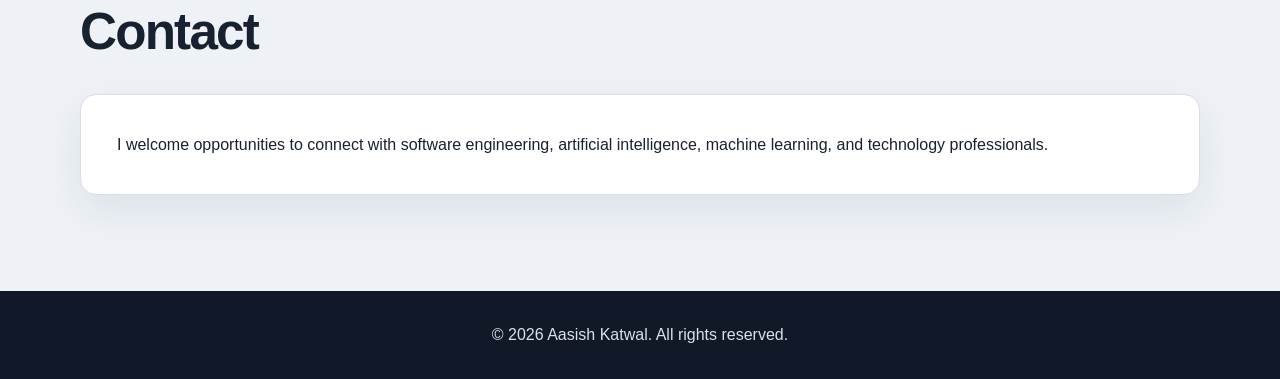
==== commit 88fee26c: "Update index.html" ====
--- a/index.html
+++ b/index.html
@@ -120,7 +120,7 @@
             </div>
         </section>
 
-        <section id="audience" class="content-section alternate-section">
+        <section id="audience" class="content-section">
             <div class="section-heading">
                 <p class="eyebrow">Who This Portfolio Is For</p>
                 <h2>Target Audience</h2>
@@ -148,7 +148,7 @@
             </div>
         </section>
 
-        <section id="artifacts" class="content-section">
+        <section id="artifacts" class="content-section alternate-section">
             <div class="section-heading">
                 <p class="eyebrow">Selected Work</p>
                 <h2>Portfolio Artifacts</h2>
@@ -244,7 +244,7 @@
 
         </section>
 
-        <section id="portfolio-improvements" class="content-section alternate-section">
+        <section id="portfolio-improvements" class="content-section">
             <div class="section-heading">
                 <p class="eyebrow">Continuous Improvement</p>
                 <h2>Portfolio Improvements Based on Peer Feedback</h2>
